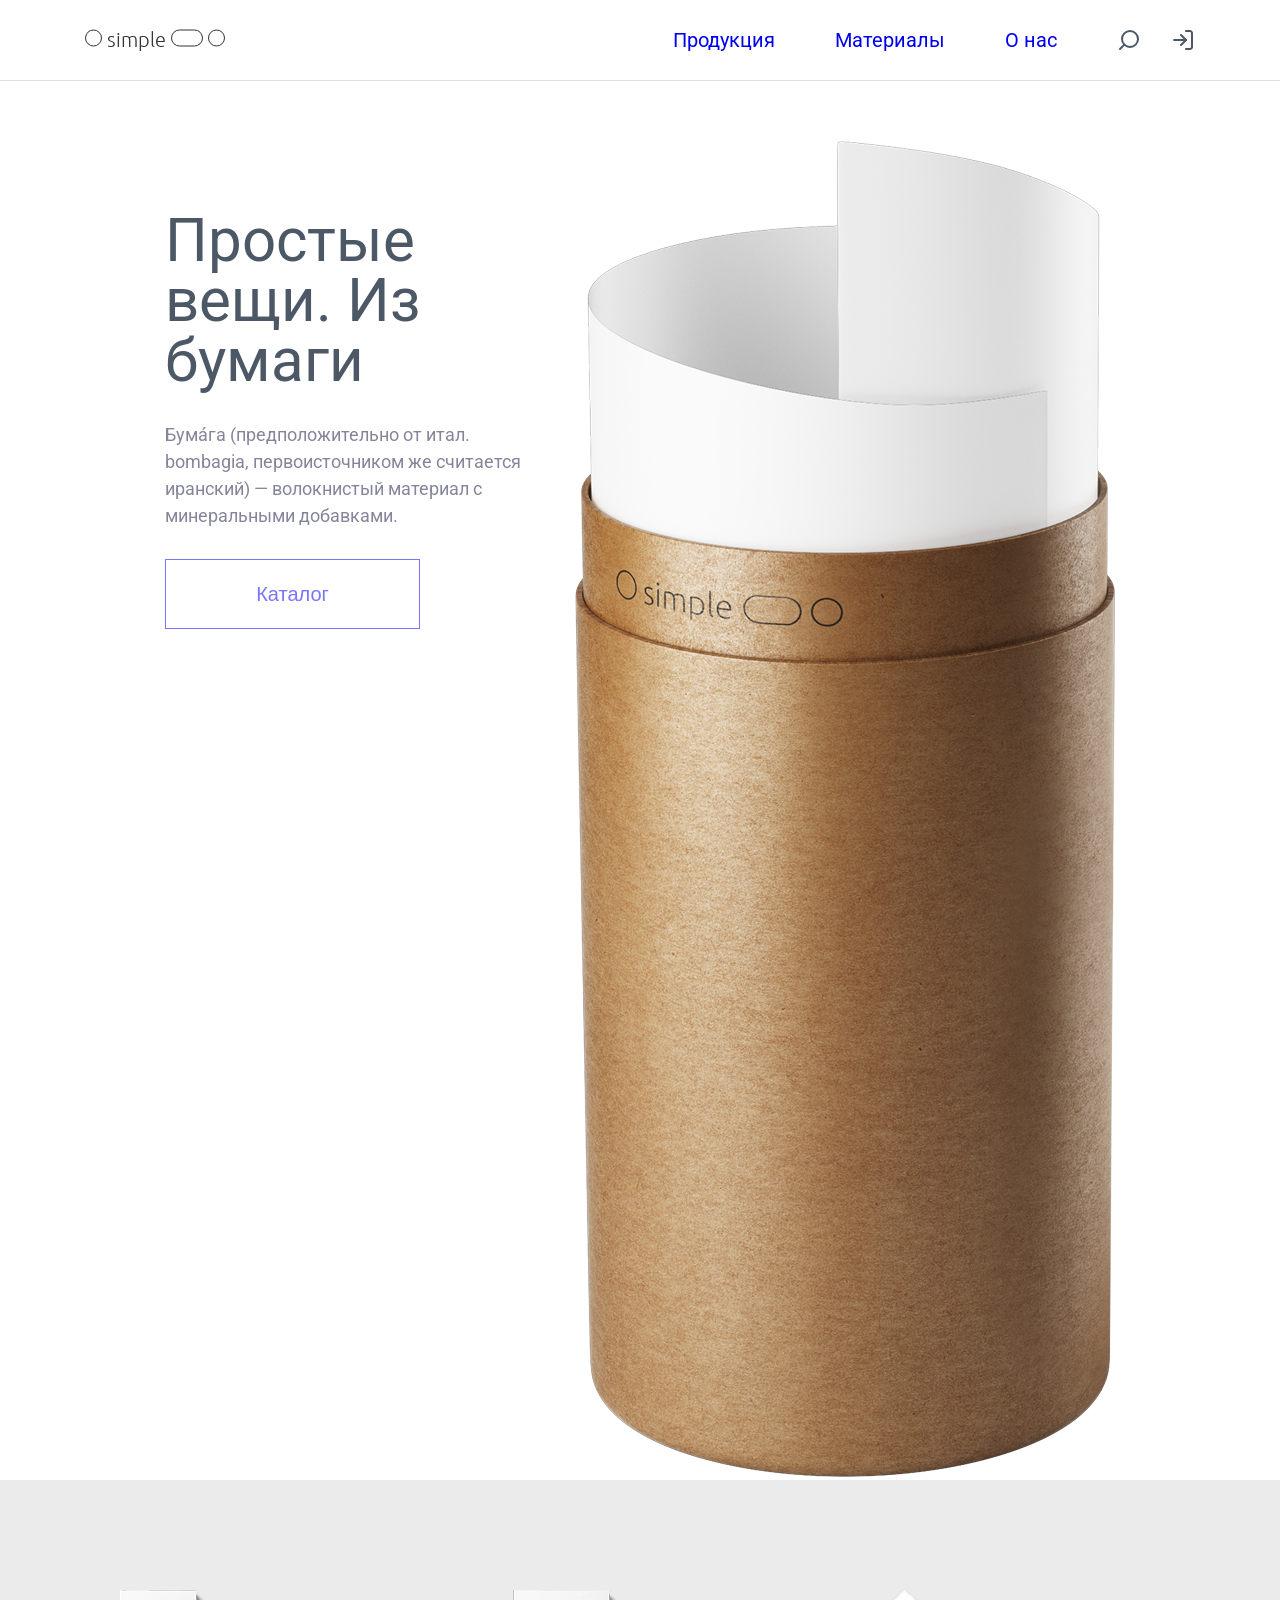
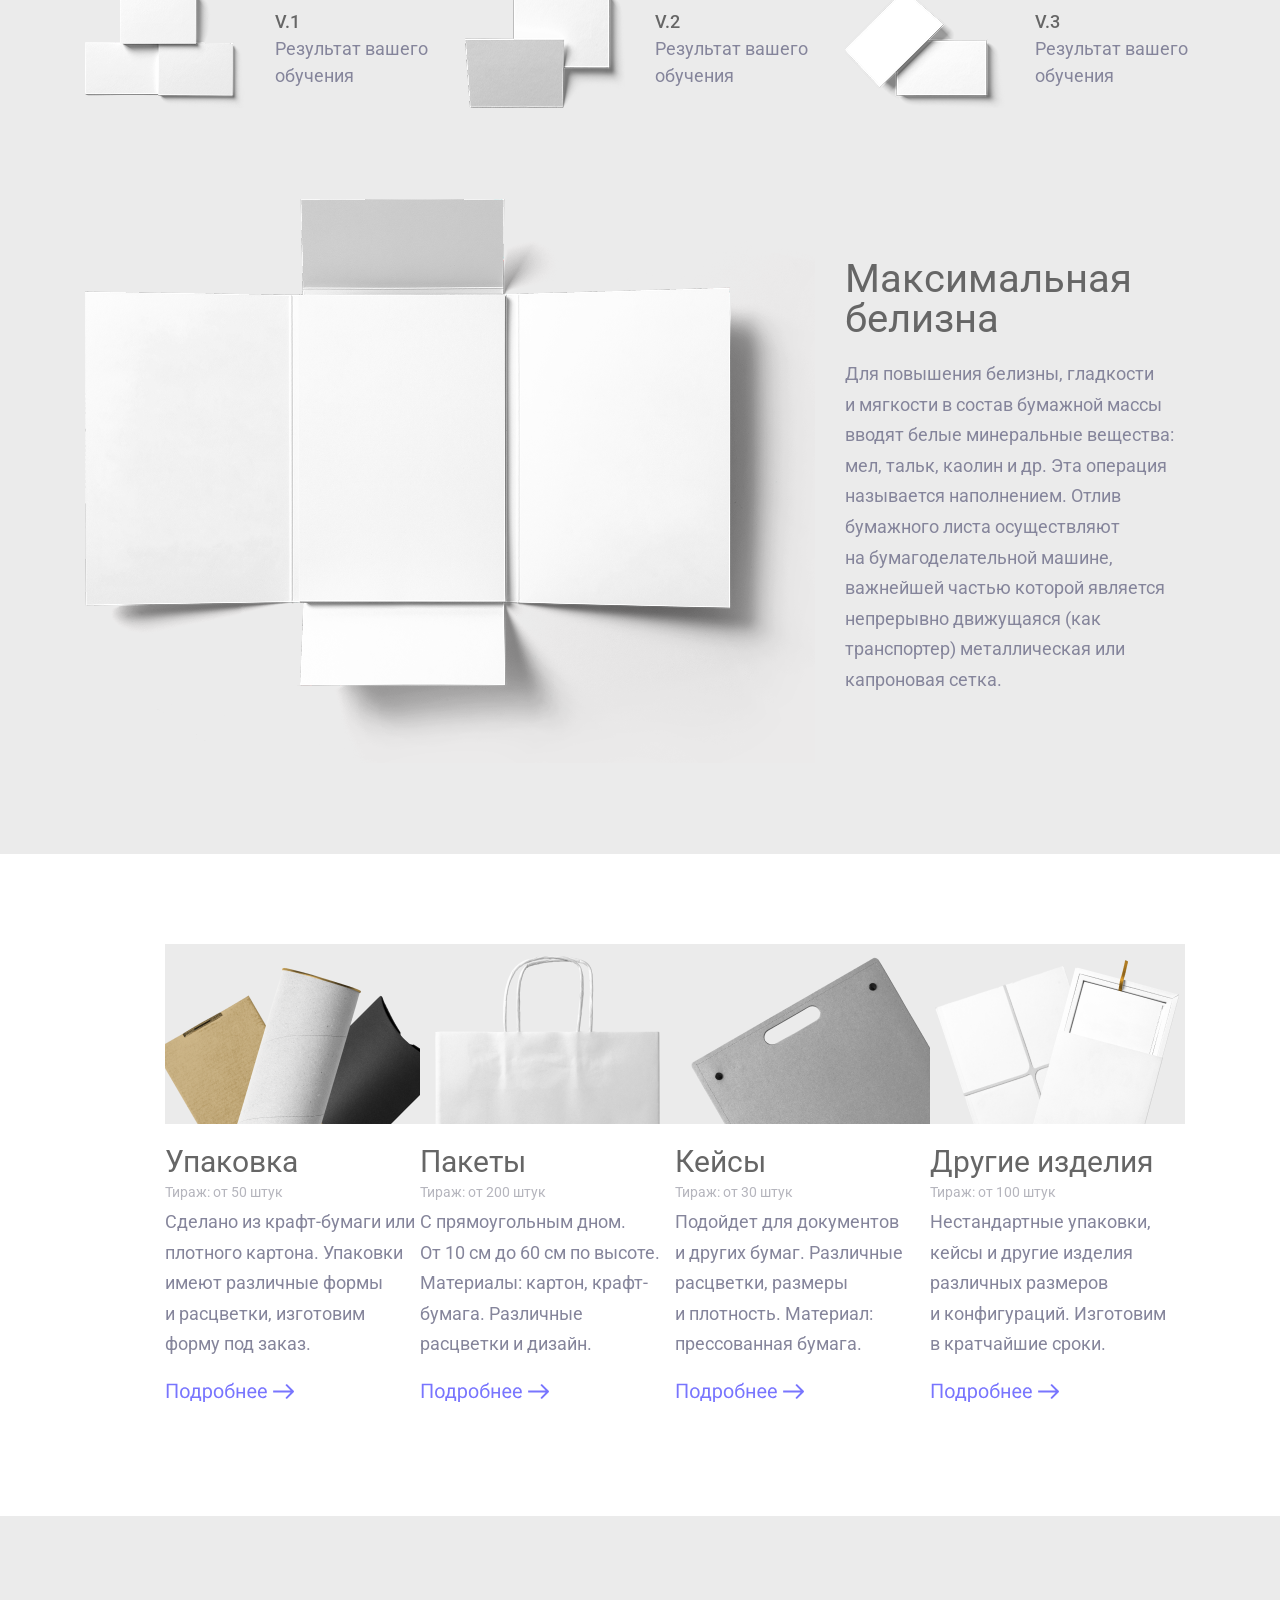
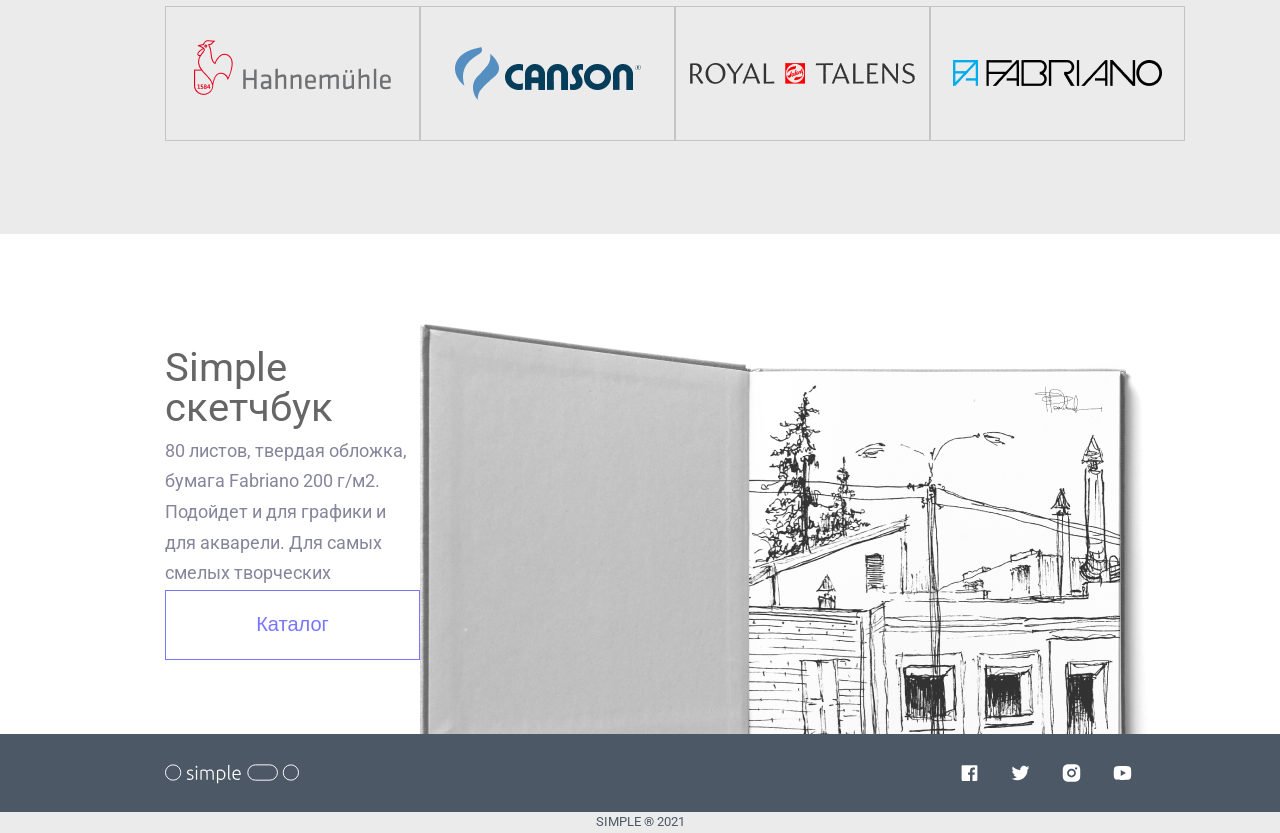
==== index.html @ 6905df7a "Загрузка текущего проекта" ====
<!DOCTYPE html>
<html lang="en">
<head>
    <meta charset="UTF-8">
    <meta name="viewport" content="width=device-width, initial-scale=1.0">
    <title>Document</title>
    <link rel="stylesheet" href="styles/main.css">
</head>
<body>
    <header>
        <div class="content_header">
            <a href="#" class="header_logo">
                <div class="circle1"> <img src="Ellipse 1.svg" alt="Круг" srcset=""></div>
                <div class="text_logo"> simple </div>
                <div class="ellipse"> <img src="Rectangle 3.svg" alt="Элипс" srcset=""></div>
                <div class="circle2"> <img src="Ellipse 1.svg" alt="Круг" srcset=""></div>
            </a>
                <ul class="header_pages">
                    <li class="header_pages_text"> <a href="#">Продукция</a></li>
                    <li class="header_pages_text"> <a href="#">Материалы</a></li>
                    <li class="header_pages_text"> <a href="#">О нас</a></li>
                    
                    <li class="search"> <a href="#"><img src="Search.svg" alt="" srcset=""></a></li>
                    <li class="exit"> <a href="#"><img src="exit.svg" alt="" srcset=""></a></li>
                </ul>
        </div>
    </header>
    <main>
        <div class="frame_1">
            <div class="content_frame_1">
                <div class="frame_1_text">
                    <h1>Простые вещи. Из бумаги</h1>
                    <p>Бума́га (предположительно от итал. bombagia, первоисточником же считается иранский) — волокнистый материал с минеральными добавками. </p>
                    <button>Каталог</button>
                </div>
                <div class="frame_1_img">
                    <img src="Layer 2.png" alt="">
                </div>
            </div>
        </div>
        <div class="frame_2">
            <div class="content_frame_2">
                <div class="frame_2_versions">
                    <div class="frame_2_1">
                        <img src="Buissnes Cards v2 (85x55).png" alt="">
                        <div class="text_frame_2">
                            <h5>V.1</h5>
                            <p>Результат вашего обучения</p>
                        </div>
                    </div>
                    <div class="frame_2_2">
                        <img src="Buissnes Cards v6 (85x55) 1.png" alt="">
                        <div class="text_frame_2">
                            <h5>V.2</h5>
                            <p>Результат вашего обучения</p>
                        </div>
                    </div>
                    <div class="frame_2_3">
                        <img src="Buissnes Cards v5 (85x55) 1.png" alt="">
                        <div class="text_frame_2">
                            <h5>V.3</h5>
                            <p>Результат вашего обучения</p>
                        </div>
                    </div>
                </div>
                
                <div class="frame_2_description">
                    <img src="Folder v8 Open 1.png" alt="">
                    <div class="text">
                        <h3>Максимальная белизна</h3>
                        <p>Для повышения белизны, гладкости и мягкости в состав бумажной массы вводят белые минеральные вещества: мел, тальк, каолин и др. Эта операция называется наполнением.
                            Отлив бумажного листа осуществляют на бумагоделательной машине, важнейшей частью которой является непрерывно движущаяся (как транспортер) металлическая или капроновая сетка.</p>
                    </div>
                </div>
            </div>
        </div>
        <div class="frame_3">
            <div class="content_frame_3">
                <div class="frame_3_1">
                    <img src="Frame_3_1.png" alt="">
                    <div class="text">
                        <h4>Упаковка</h4>
                        <h6>Тираж: от 50 штук</h6>
                        <p>Сделано из крафт-бумаги или плотного картона. Упаковки имеют различные формы и расцветки, изготовим форму под заказ.</p>
                        <a href="#">
                            <img src="Arrow.svg" alt="arrow">
                        </a>
                    </div>
                </div>
                <div class="frame_3_2">
                    <img src="Frame_3_2.png" alt="">
                    <div class="text">
                        <h4>Пакеты</h4>
                        <h6>Тираж: от 200 штук</h6>
                        <p>С прямоугольным дном. От 10 см до 60 см по высоте. Материалы: картон, крафт-бумага. Различные расцветки и дизайн.</p>
                        <a href="#">
                            <img src="Arrow.svg" alt="arrow">
                        </a>
                    </div>
                </div>
                <div class="frame_3_3">
                    <img src="Frame_3_3.png" alt="">
                    <div class="text">
                        <h4>Кейсы</h4>
                        <h6>Тираж: от 30 штук</h6>
                        <p>Подойдет для документов и других бумаг. Различные расцветки, размеры и плотность. Материал: прессованная бумага.</p>
                        <a href="#">
                            <img src="Arrow.svg" alt="arrow">
                        </a>
                    </div>
                </div>
                <div class="frame_3_4">
                    <img src="Frame_3_4.png" alt="">
                    <div class="text">
                        <h4>Другие изделия</h4>
                        <h6>Тираж: от 100 штук</h6>
                        <p>Нестандартные упаковки, кейсы и другие изделия различных размеров и конфигураций. Изготовим в кратчайшие сроки.</p>
                        <a href="#">
                            <img src="Arrow.svg" alt="arrow">
                        </a>
                    </div>
                </div>
            </div>
        </div>
        <div class="frame_4">
            <div class="content_frame_4">
                <div class="frame_4_1">
                    <img src="Frame_4_1.png" alt="">
                </div>
                <div class="frame_4_2">
                    <img src="Frame_4_2.png" alt="">
                </div>
                <div class="frame_4_3">
                    <img src="Frame_4_3.png" alt="">
                </div>
                <div class="frame_4_4">
                    <img src="Frame_4_4.png" alt="">
                </div>
            </div>
        </div>
        <div class="frame_5">
            <div class="content_frame_5">
                <div class="text">
                    <h3>Simple скетчбук</h3>
                    <p>80 листов, твердая обложка, бумага  Fabriano 200 г/м<sup>2</sup>. Подойдет и для графики и для акварели. Для самых смелых творческих замыслов!</p>
                    <button>Каталог</button>
                </div>
                <img src="scatchbook.png" alt="">
            </div>
        </div>
    </main>
    <footer>
        <div class="footer_1">
            <div class="content_footer_1">
                    <div class="footer_logo">
                        <a href="#" class="footer_logo">
                            <img src="logo_wt.svg" alt="">
                        </a>                    
                    </div>
                <div class="soc_net">
                    <img src="facebook.svg" alt="">
                    <img src="twi.svg" alt="">
                    <img src="inst.svg" alt="">
                    <img src="youtube.svg" alt="">
                </div>   
            </div>
        </div>

        <div class="footer_2">
            <p>Simple ® 2021</p>
        </div>

    </footer>
</body>
</html>
---- styles/main.css ----
@import url(reset.css);
@import url('https://fonts.googleapis.com/css2?family=Roboto:wght@400;500&family=Ubuntu:wght@300&display=swap');
@import url(header.css);
@import url(frame_1.css);
@import url(frame_2.css);
@import url(frame_3.css);
@import url(frame_4.css);
@import url(frame_5.css);
@import url(footer.css);

body {
    font-family: "Roboto", serif;
    font-weight: 400;
    font-size: 20px;
    background-color: #EBEBEB;

}
a {
    text-decoration: none;
}
a:visited {
    color: #4C5866; /* Цвет после посещения */
}

a:active {
    color: #4C5866; /* Цвет при нажатии */
}
/* .roboto-regular {
    font-family: "Roboto", serif;
    font-weight: 400;
  }

  .roboto-medium {
    font-family: "Roboto", serif;
    font-weight: 500;
  }

  .ubuntu-light {
    font-family: "Ubuntu", serif;
    font-weight: 300;
  } */
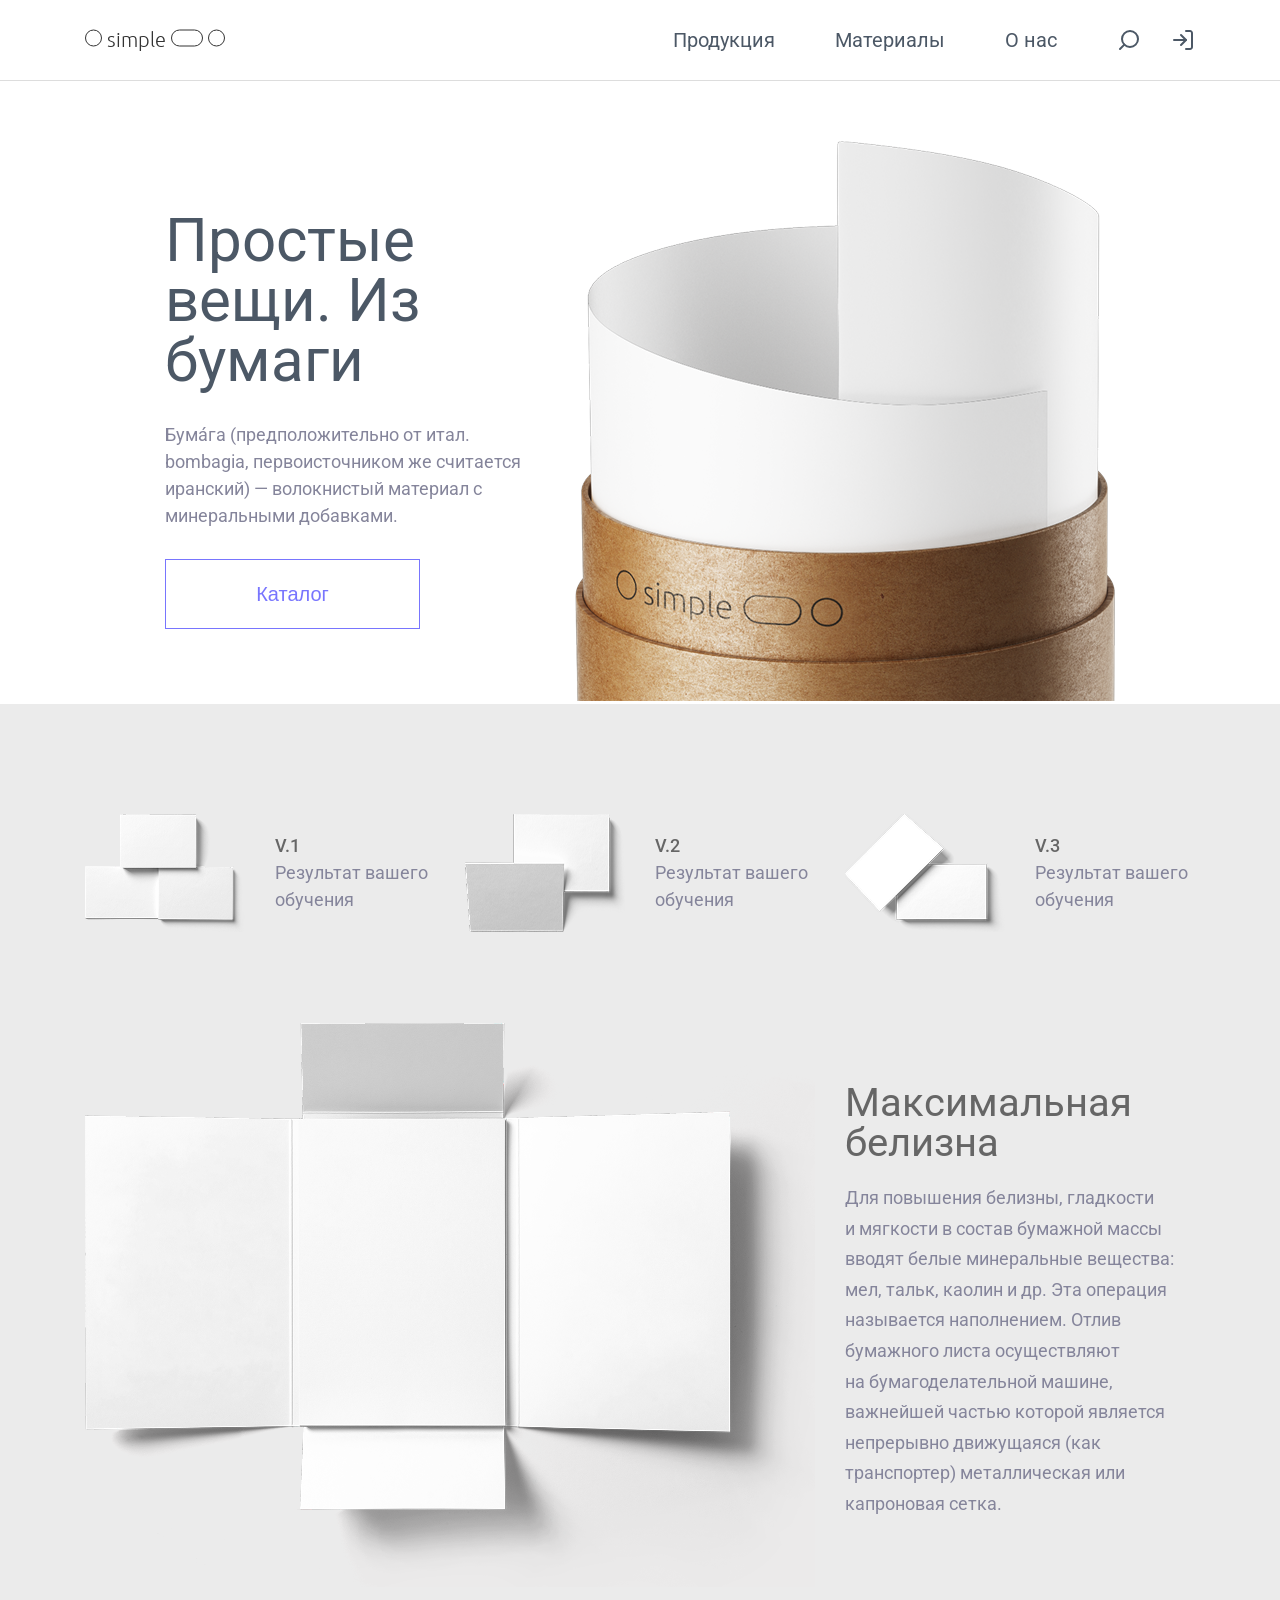
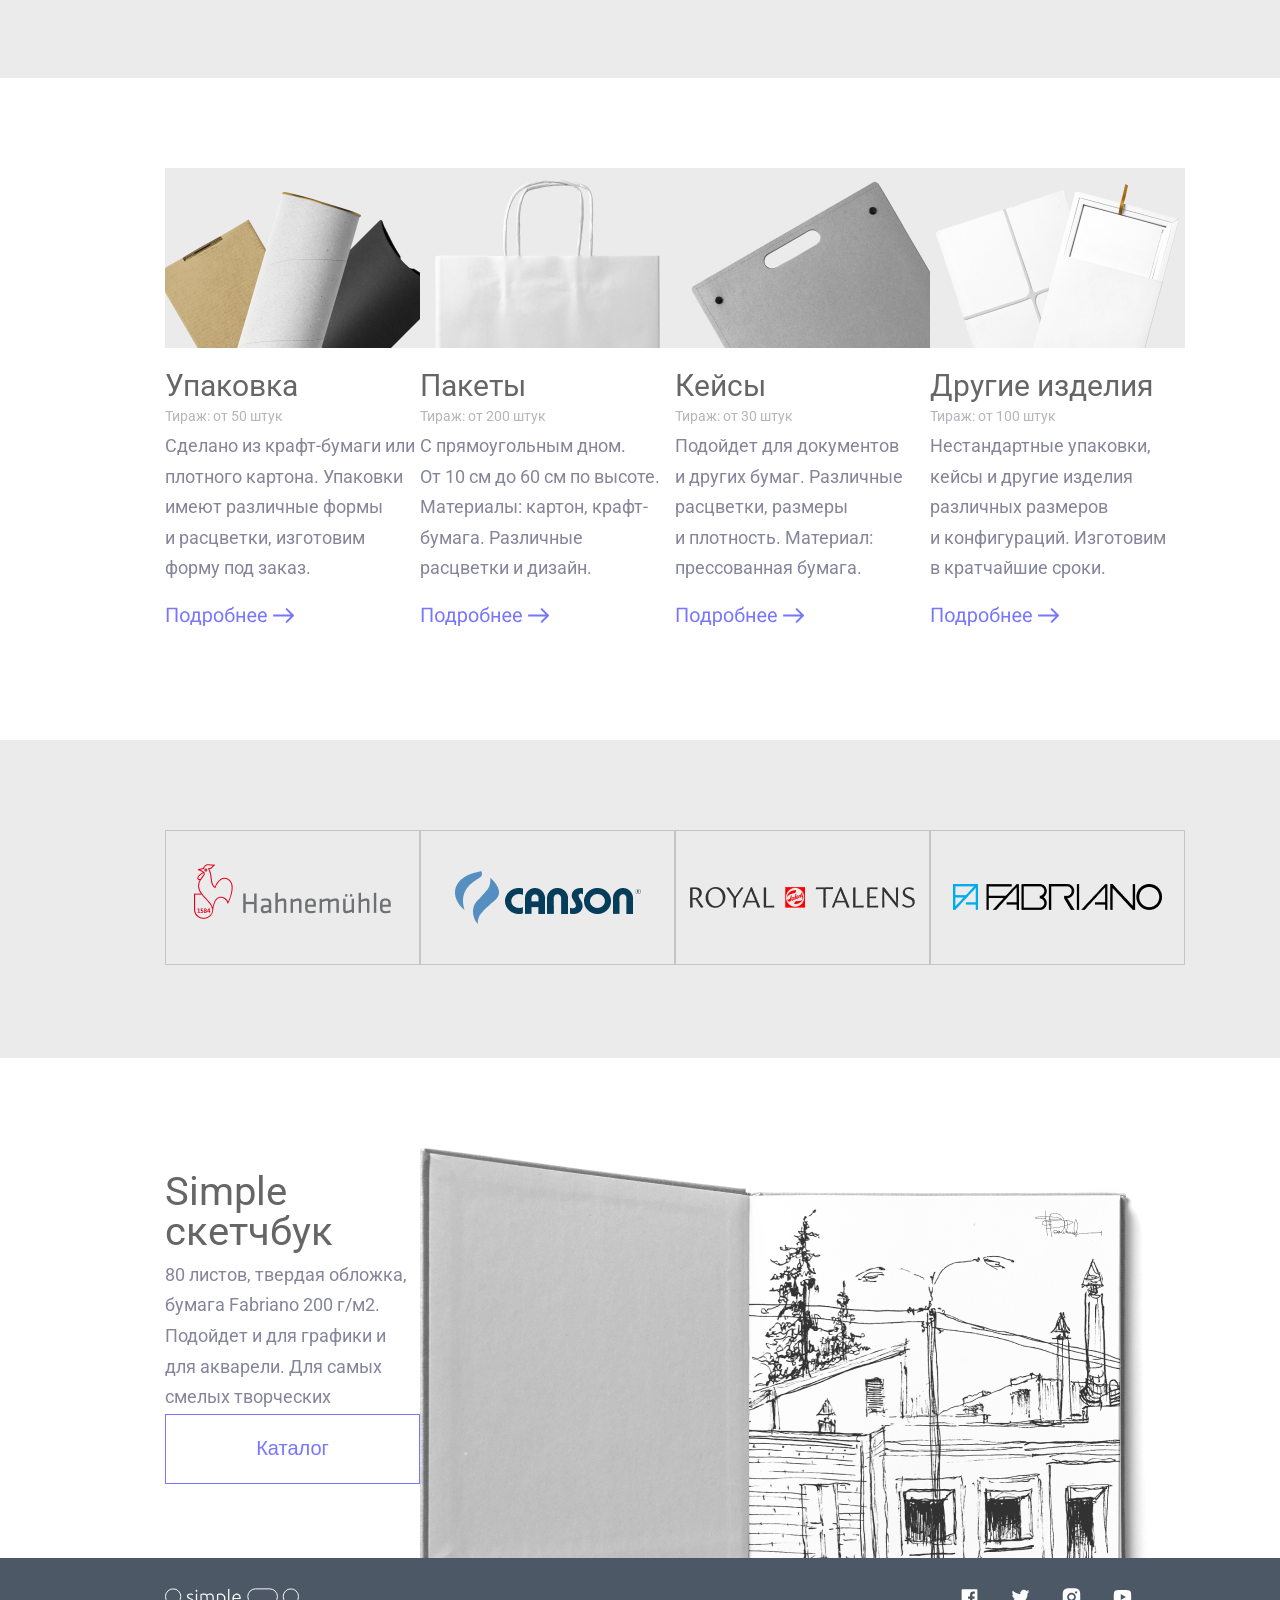
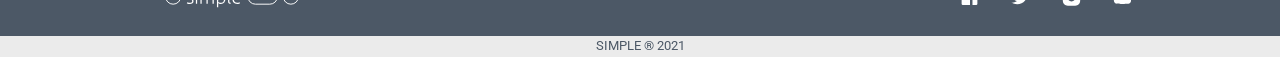
==== commit d4a4cbcd: "Верстка без адаптива" ====
--- a/index.html
+++ b/index.html
@@ -4,24 +4,24 @@
     <meta charset="UTF-8">
     <meta name="viewport" content="width=device-width, initial-scale=1.0">
     <title>Document</title>
-    <link rel="stylesheet" href="styles/main.css">
+    <link rel="stylesheet" href="src/styles/main.css">
 </head>
 <body>
     <header>
         <div class="content_header">
             <a href="#" class="header_logo">
-                <div class="circle1"> <img src="Ellipse 1.svg" alt="Круг" srcset=""></div>
+                <div class="circle1"> <img src="src/img/Ellipse 1.svg" alt="Круг" srcset=""></div>
                 <div class="text_logo"> simple </div>
-                <div class="ellipse"> <img src="Rectangle 3.svg" alt="Элипс" srcset=""></div>
-                <div class="circle2"> <img src="Ellipse 1.svg" alt="Круг" srcset=""></div>
+                <div class="ellipse"> <img src="src/img/Rectangle 3.svg" alt="Элипс" srcset=""></div>
+                <div class="circle2"> <img src="src/img/Ellipse 1.svg" alt="Круг" srcset=""></div>
             </a>
                 <ul class="header_pages">
                     <li class="header_pages_text"> <a href="#">Продукция</a></li>
                     <li class="header_pages_text"> <a href="#">Материалы</a></li>
                     <li class="header_pages_text"> <a href="#">О нас</a></li>
                     
-                    <li class="search"> <a href="#"><img src="Search.svg" alt="" srcset=""></a></li>
-                    <li class="exit"> <a href="#"><img src="exit.svg" alt="" srcset=""></a></li>
+                    <li class="search"> <a href="#"><img src="src/img/Search.svg" alt="" srcset=""></a></li>
+                    <li class="exit"> <a href="#"><img src="src/img/exit.svg" alt="" srcset=""></a></li>
                 </ul>
         </div>
     </header>
@@ -34,7 +34,7 @@
                     <button>Каталог</button>
                 </div>
                 <div class="frame_1_img">
-                    <img src="Layer 2.png" alt="">
+                    <img src="src/img/Layer 2.png" alt="">
                 </div>
             </div>
         </div>
@@ -42,21 +42,21 @@
             <div class="content_frame_2">
                 <div class="frame_2_versions">
                     <div class="frame_2_1">
-                        <img src="Buissnes Cards v2 (85x55).png" alt="">
+                        <img src="src/img/Buissnes Cards v2 (85x55).png" alt="">
                         <div class="text_frame_2">
                             <h5>V.1</h5>
                             <p>Результат вашего обучения</p>
                         </div>
                     </div>
                     <div class="frame_2_2">
-                        <img src="Buissnes Cards v6 (85x55) 1.png" alt="">
+                        <img src="src/img/Buissnes Cards v6 (85x55) 1.png" alt="">
                         <div class="text_frame_2">
                             <h5>V.2</h5>
                             <p>Результат вашего обучения</p>
                         </div>
                     </div>
                     <div class="frame_2_3">
-                        <img src="Buissnes Cards v5 (85x55) 1.png" alt="">
+                        <img src="src/img/Buissnes Cards v5 (85x55) 1.png" alt="">
                         <div class="text_frame_2">
                             <h5>V.3</h5>
                             <p>Результат вашего обучения</p>
@@ -65,7 +65,7 @@
                 </div>
                 
                 <div class="frame_2_description">
-                    <img src="Folder v8 Open 1.png" alt="">
+                    <img src="src/img/Folder v8 Open 1.png" alt="">
                     <div class="text">
                         <h3>Максимальная белизна</h3>
                         <p>Для повышения белизны, гладкости и мягкости в состав бумажной массы вводят белые минеральные вещества: мел, тальк, каолин и др. Эта операция называется наполнением.
@@ -77,46 +77,46 @@
         <div class="frame_3">
             <div class="content_frame_3">
                 <div class="frame_3_1">
-                    <img src="Frame_3_1.png" alt="">
+                    <img src="src/img/Frame_3_1.png" alt="">
                     <div class="text">
                         <h4>Упаковка</h4>
                         <h6>Тираж: от 50 штук</h6>
                         <p>Сделано из крафт-бумаги или плотного картона. Упаковки имеют различные формы и расцветки, изготовим форму под заказ.</p>
                         <a href="#">
-                            <img src="Arrow.svg" alt="arrow">
+                            <img src="src/img/Arrow.svg" alt="arrow">
                         </a>
                     </div>
                 </div>
                 <div class="frame_3_2">
-                    <img src="Frame_3_2.png" alt="">
+                    <img src="src/img/Frame_3_2.png" alt="">
                     <div class="text">
                         <h4>Пакеты</h4>
                         <h6>Тираж: от 200 штук</h6>
                         <p>С прямоугольным дном. От 10 см до 60 см по высоте. Материалы: картон, крафт-бумага. Различные расцветки и дизайн.</p>
                         <a href="#">
-                            <img src="Arrow.svg" alt="arrow">
+                            <img src="src/img/Arrow.svg" alt="arrow">
                         </a>
                     </div>
                 </div>
                 <div class="frame_3_3">
-                    <img src="Frame_3_3.png" alt="">
+                    <img src="src/img/Frame_3_3.png" alt="">
                     <div class="text">
                         <h4>Кейсы</h4>
                         <h6>Тираж: от 30 штук</h6>
                         <p>Подойдет для документов и других бумаг. Различные расцветки, размеры и плотность. Материал: прессованная бумага.</p>
                         <a href="#">
-                            <img src="Arrow.svg" alt="arrow">
+                            <img src="src/img/Arrow.svg" alt="arrow">
                         </a>
                     </div>
                 </div>
                 <div class="frame_3_4">
-                    <img src="Frame_3_4.png" alt="">
+                    <img src="src/img/Frame_3_4.png" alt="">
                     <div class="text">
                         <h4>Другие изделия</h4>
                         <h6>Тираж: от 100 штук</h6>
                         <p>Нестандартные упаковки, кейсы и другие изделия различных размеров и конфигураций. Изготовим в кратчайшие сроки.</p>
                         <a href="#">
-                            <img src="Arrow.svg" alt="arrow">
+                            <img src="src/img/Arrow.svg" alt="arrow">
                         </a>
                     </div>
                 </div>
@@ -125,16 +125,16 @@
         <div class="frame_4">
             <div class="content_frame_4">
                 <div class="frame_4_1">
-                    <img src="Frame_4_1.png" alt="">
+                    <img src="src/img/Frame_4_1.png" alt="">
                 </div>
                 <div class="frame_4_2">
-                    <img src="Frame_4_2.png" alt="">
+                    <img src="src/img/Frame_4_2.png" alt="">
                 </div>
                 <div class="frame_4_3">
-                    <img src="Frame_4_3.png" alt="">
+                    <img src="src/img/Frame_4_3.png" alt="">
                 </div>
                 <div class="frame_4_4">
-                    <img src="Frame_4_4.png" alt="">
+                    <img src="src/img/Frame_4_4.png" alt="">
                 </div>
             </div>
         </div>
@@ -145,7 +145,7 @@
                     <p>80 листов, твердая обложка, бумага  Fabriano 200 г/м<sup>2</sup>. Подойдет и для графики и для акварели. Для самых смелых творческих замыслов!</p>
                     <button>Каталог</button>
                 </div>
-                <img src="scatchbook.png" alt="">
+                <img src="src/img/scatchbook.png" alt="">
             </div>
         </div>
     </main>
@@ -154,14 +154,14 @@
             <div class="content_footer_1">
                     <div class="footer_logo">
                         <a href="#" class="footer_logo">
-                            <img src="logo_wt.svg" alt="">
+                            <img src="src/img/logo_wt.svg" alt="">
                         </a>                    
                     </div>
                 <div class="soc_net">
-                    <img src="facebook.svg" alt="">
-                    <img src="twi.svg" alt="">
-                    <img src="inst.svg" alt="">
-                    <img src="youtube.svg" alt="">
+                    <img src="src/img/facebook.svg" alt="">
+                    <img src="src/img/twi.svg" alt="">
+                    <img src="src/img/inst.svg" alt="">
+                    <img src="src/img/youtube.svg" alt="">
                 </div>   
             </div>
         </div>
--- a/src/styles/main.css
+++ b/src/styles/main.css
@@ -0,0 +1,42 @@
+@import url(reset.css);
+@import url('https://fonts.googleapis.com/css2?family=Roboto:wght@400;500&family=Ubuntu:wght@300&display=swap');
+@import url(header.css);
+@import url(frame_1.css);
+@import url(frame_2.css);
+@import url(frame_3.css);
+@import url(frame_4.css);
+@import url(frame_5.css);
+@import url(footer.css);
+
+body {
+    font-family: "Roboto", serif;
+    font-weight: 400;
+    font-size: 20px;
+    background-color: #EBEBEB;
+
+}
+a {
+    text-decoration: none;
+}
+a:visited {
+    color: #4C5866; /* Цвет после посещения */
+}
+
+a:active {
+    color: #4C5866; /* Цвет при нажатии */
+}
+
+/* .roboto-regular {
+    font-family: "Roboto", serif;
+    font-weight: 400;
+  }
+
+  .roboto-medium {
+    font-family: "Roboto", serif;
+    font-weight: 500;
+  }
+
+  .ubuntu-light {
+    font-family: "Ubuntu", serif;
+    font-weight: 300;
+  } */
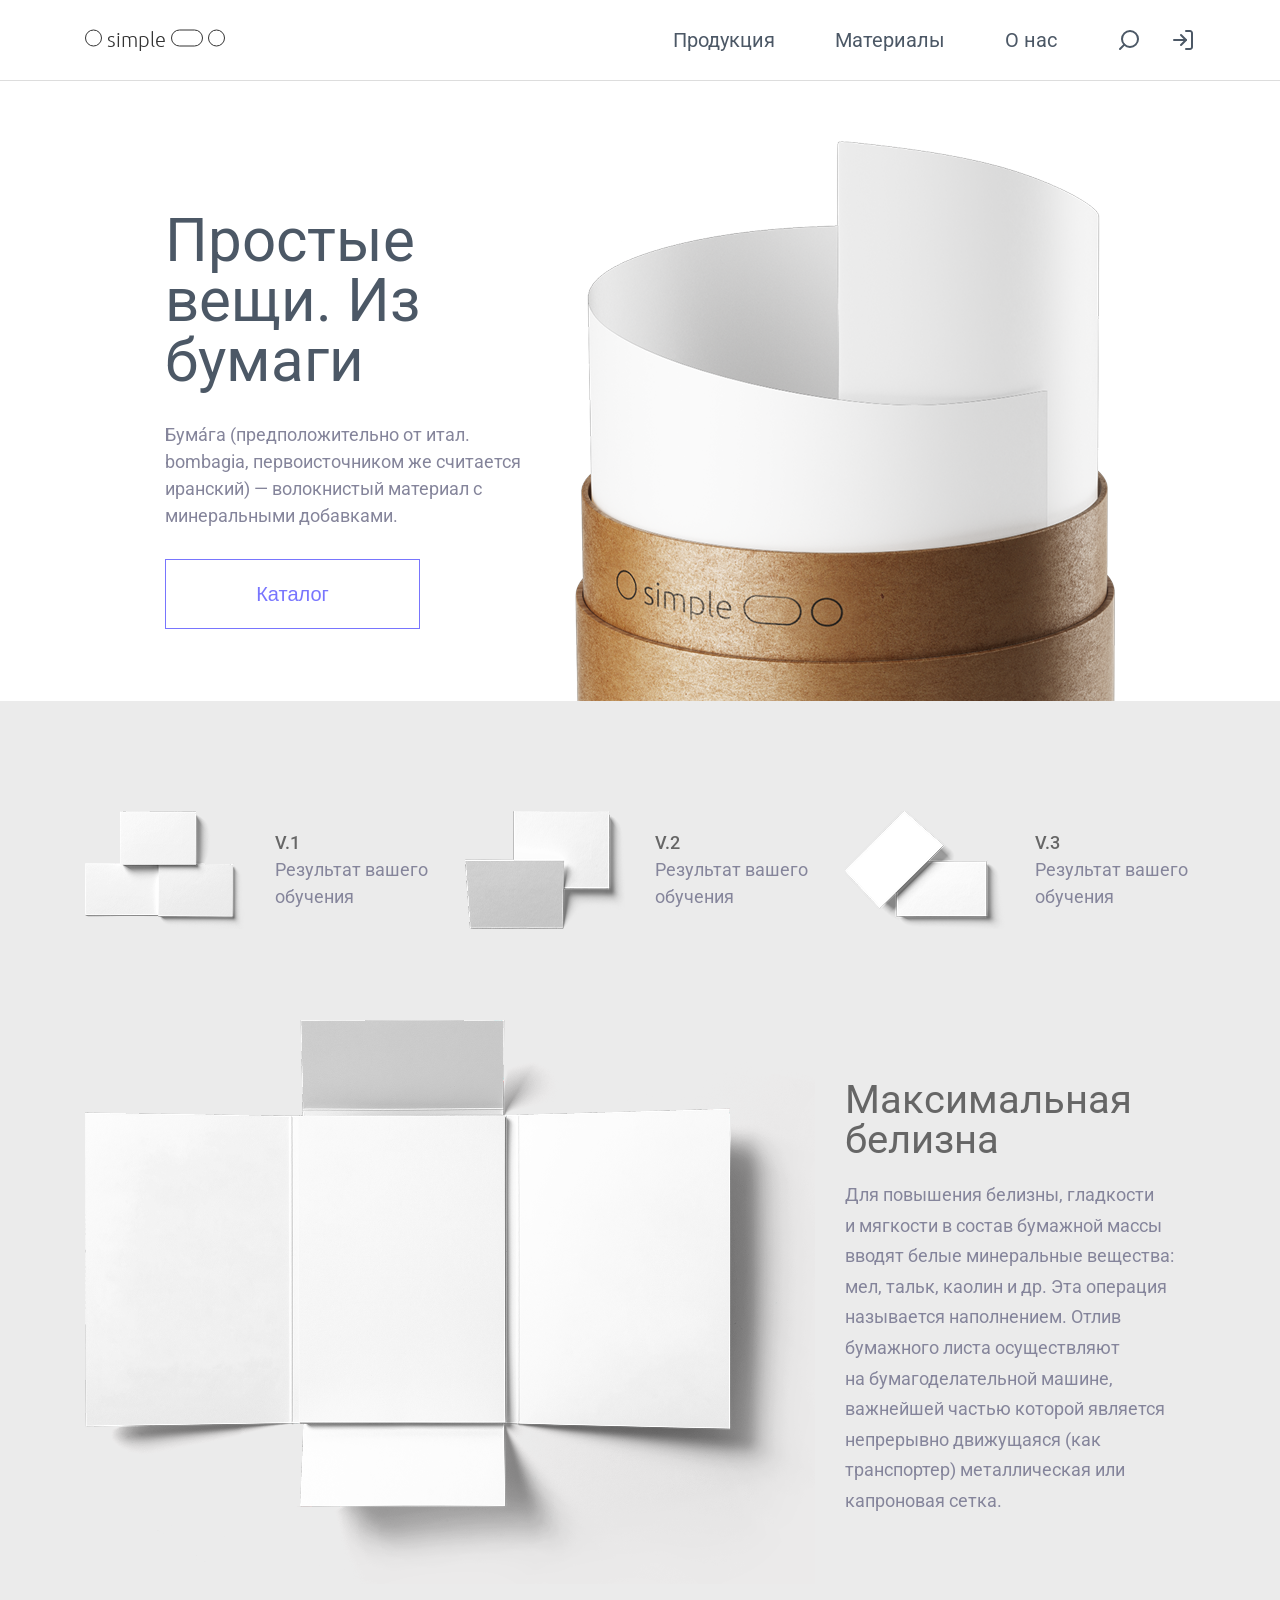
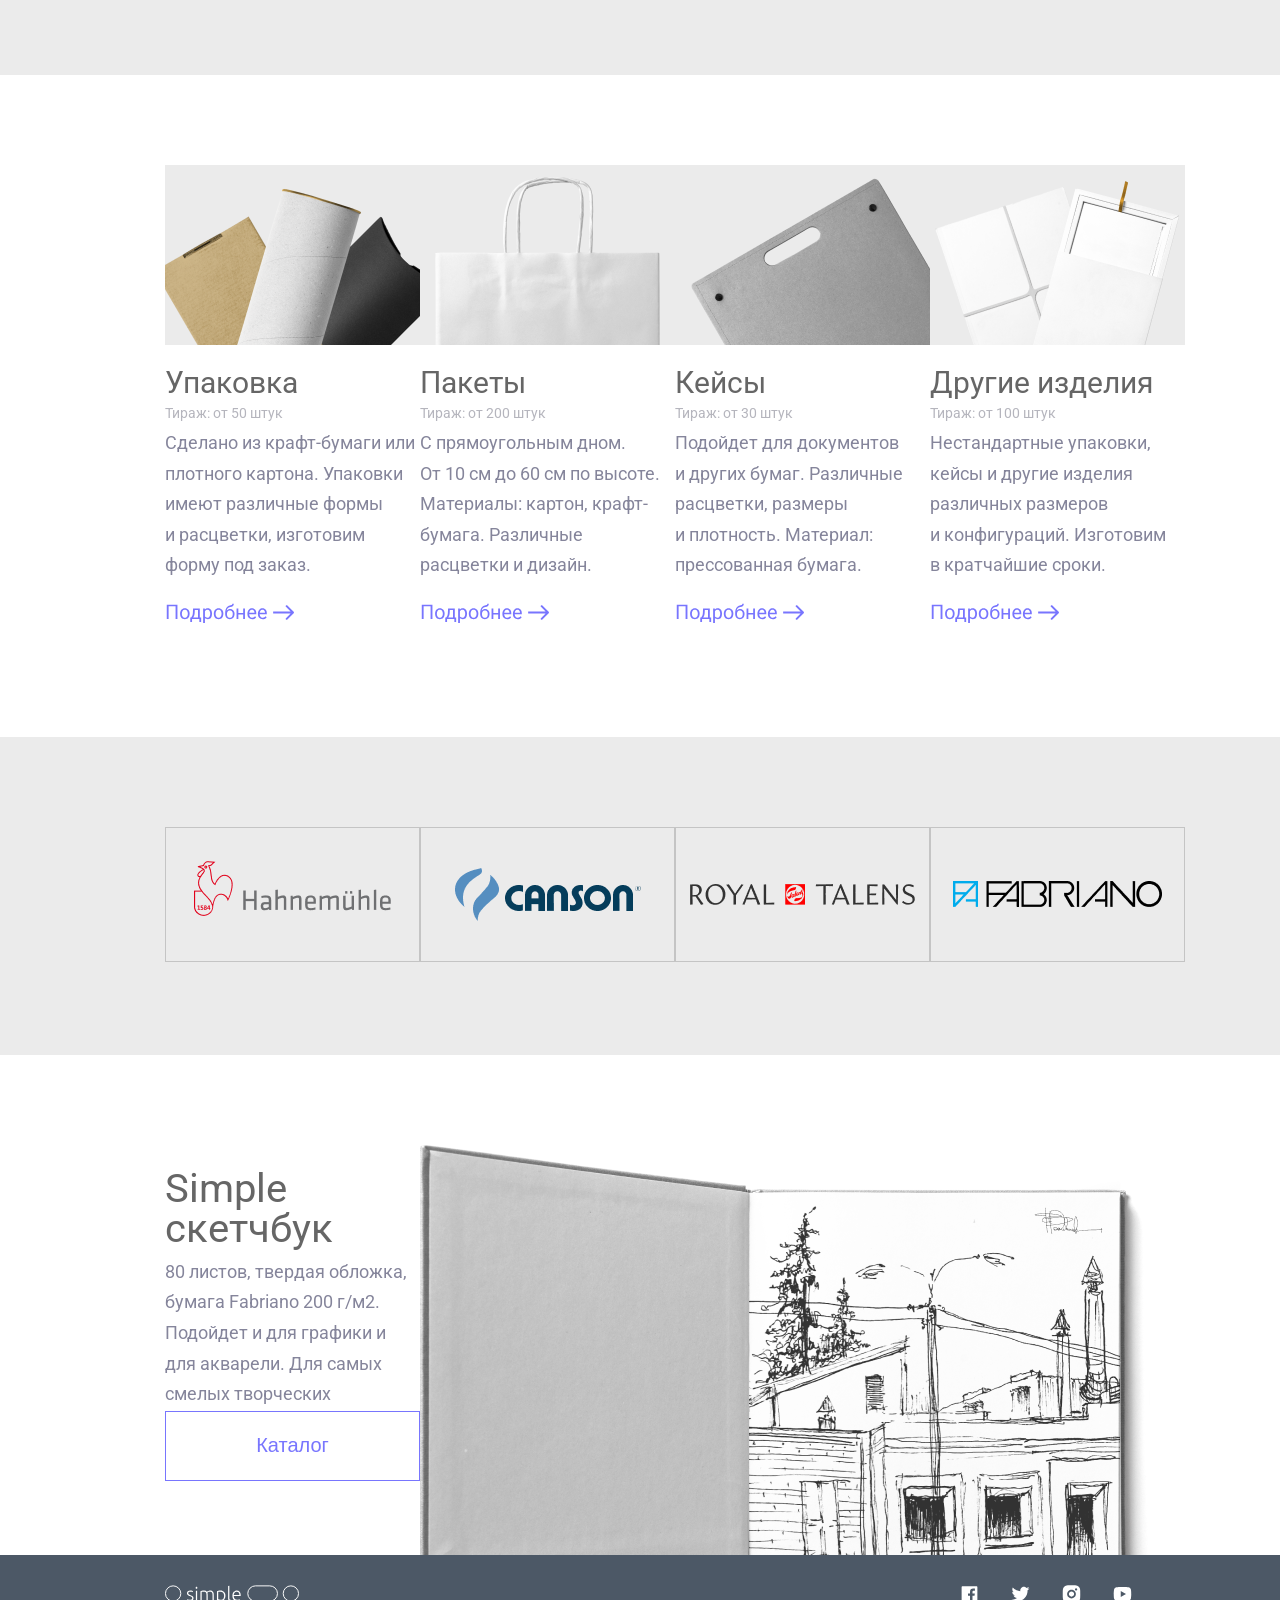
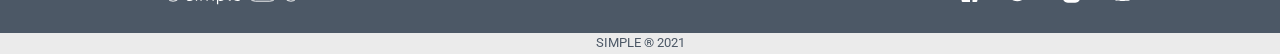
==== commit 25c1be71: "search" ====
--- a/index.html
+++ b/index.html
@@ -2,7 +2,7 @@
 <html lang="en">
 <head>
     <meta charset="UTF-8">
-    <meta name="viewport" content="width=device-width, initial-scale=1.0">
+    <meta name="viewport" content="width=device-width, initial-scale=1, maximum-scale=1, user-scalable=no">
     <title>Document</title>
     <link rel="stylesheet" href="src/styles/main.css">
 </head>
@@ -15,14 +15,22 @@
                 <div class="ellipse"> <img src="src/img/Rectangle 3.svg" alt="Элипс" srcset=""></div>
                 <div class="circle2"> <img src="src/img/Ellipse 1.svg" alt="Круг" srcset=""></div>
             </a>
-                <ul class="header_pages">
-                    <li class="header_pages_text"> <a href="#">Продукция</a></li>
-                    <li class="header_pages_text"> <a href="#">Материалы</a></li>
-                    <li class="header_pages_text"> <a href="#">О нас</a></li>
-                    
-                    <li class="search"> <a href="#"><img src="src/img/Search.svg" alt="" srcset=""></a></li>
-                    <li class="exit"> <a href="#"><img src="src/img/exit.svg" alt="" srcset=""></a></li>
-                </ul>
+            <ul class="header_pages">
+                <li class="header_pages_text"> <a href="#">Продукция</a></li>
+                <li class="header_pages_text"> <a href="#section4">Материалы</a></li>
+                <li class="header_pages_text"> <a href="#">О нас</a></li>
+                
+                <li class="search"> <a href="#"><img src="src/img/Search.svg" alt="" srcset=""></a></li>
+                <li class="exit"> <a href="#"><img src="src/img/exit.svg" alt="" srcset=""></a></li>
+            </ul>
+        </div>
+        <div class="search-container">
+            <div class="search-box-wrapper">
+                <form class="search-box" action="#" method="get">
+                <button type="submit"><img src="src/img/Search.svg" alt="" srcset=""></button>
+                <input type="text" placeholder="Поиск..." name="search">
+                </form>
+            </div>
         </div>
     </header>
     <main>
@@ -122,7 +130,7 @@
                 </div>
             </div>
         </div>
-        <div class="frame_4">
+        <div class="frame_4" id="section4">
             <div class="content_frame_4">
                 <div class="frame_4_1">
                     <img src="src/img/Frame_4_1.png" alt="">
@@ -172,4 +180,33 @@
 
     </footer>
 </body>
+<script>
+    const searchTrigger = document.querySelector('.search a');
+    const searchWrapper = document.querySelector('.search-box-wrapper');
+    const searchInput = document.querySelector('.search-box input');
+    const form = document.querySelector('.search-box');
+  
+    // Показ/скрытие и автофокус
+    searchTrigger.addEventListener('click', function (e) {
+      e.preventDefault();
+      const isVisible = searchWrapper.classList.toggle('visible');
+      if (isVisible) {
+        setTimeout(() => searchInput.focus(), 100); // задержка — чтобы элемент уже стал видимым
+      }
+    });
+  
+    // Закрытие при клике вне блока
+    document.addEventListener('click', function (e) {
+      const isClickInside = searchWrapper.contains(e.target) || searchTrigger.contains(e.target);
+      if (!isClickInside) {
+        searchWrapper.classList.remove('visible');
+      }
+    });
+
+    // Отмена отправки формы и предотвращение изменения масштаба
+    form.addEventListener('submit', function(e) {
+      e.preventDefault(); // Отменяем стандартное поведение формы
+    });
+    
+</script>
 </html>
--- a/src/styles/main.css
+++ b/src/styles/main.css
@@ -7,6 +7,11 @@
 @import url(frame_4.css);
 @import url(frame_5.css);
 @import url(footer.css);
+
+html {
+  transform: scale(1);
+  transform-origin: top left;
+}
 
 body {
     font-family: "Roboto", serif;
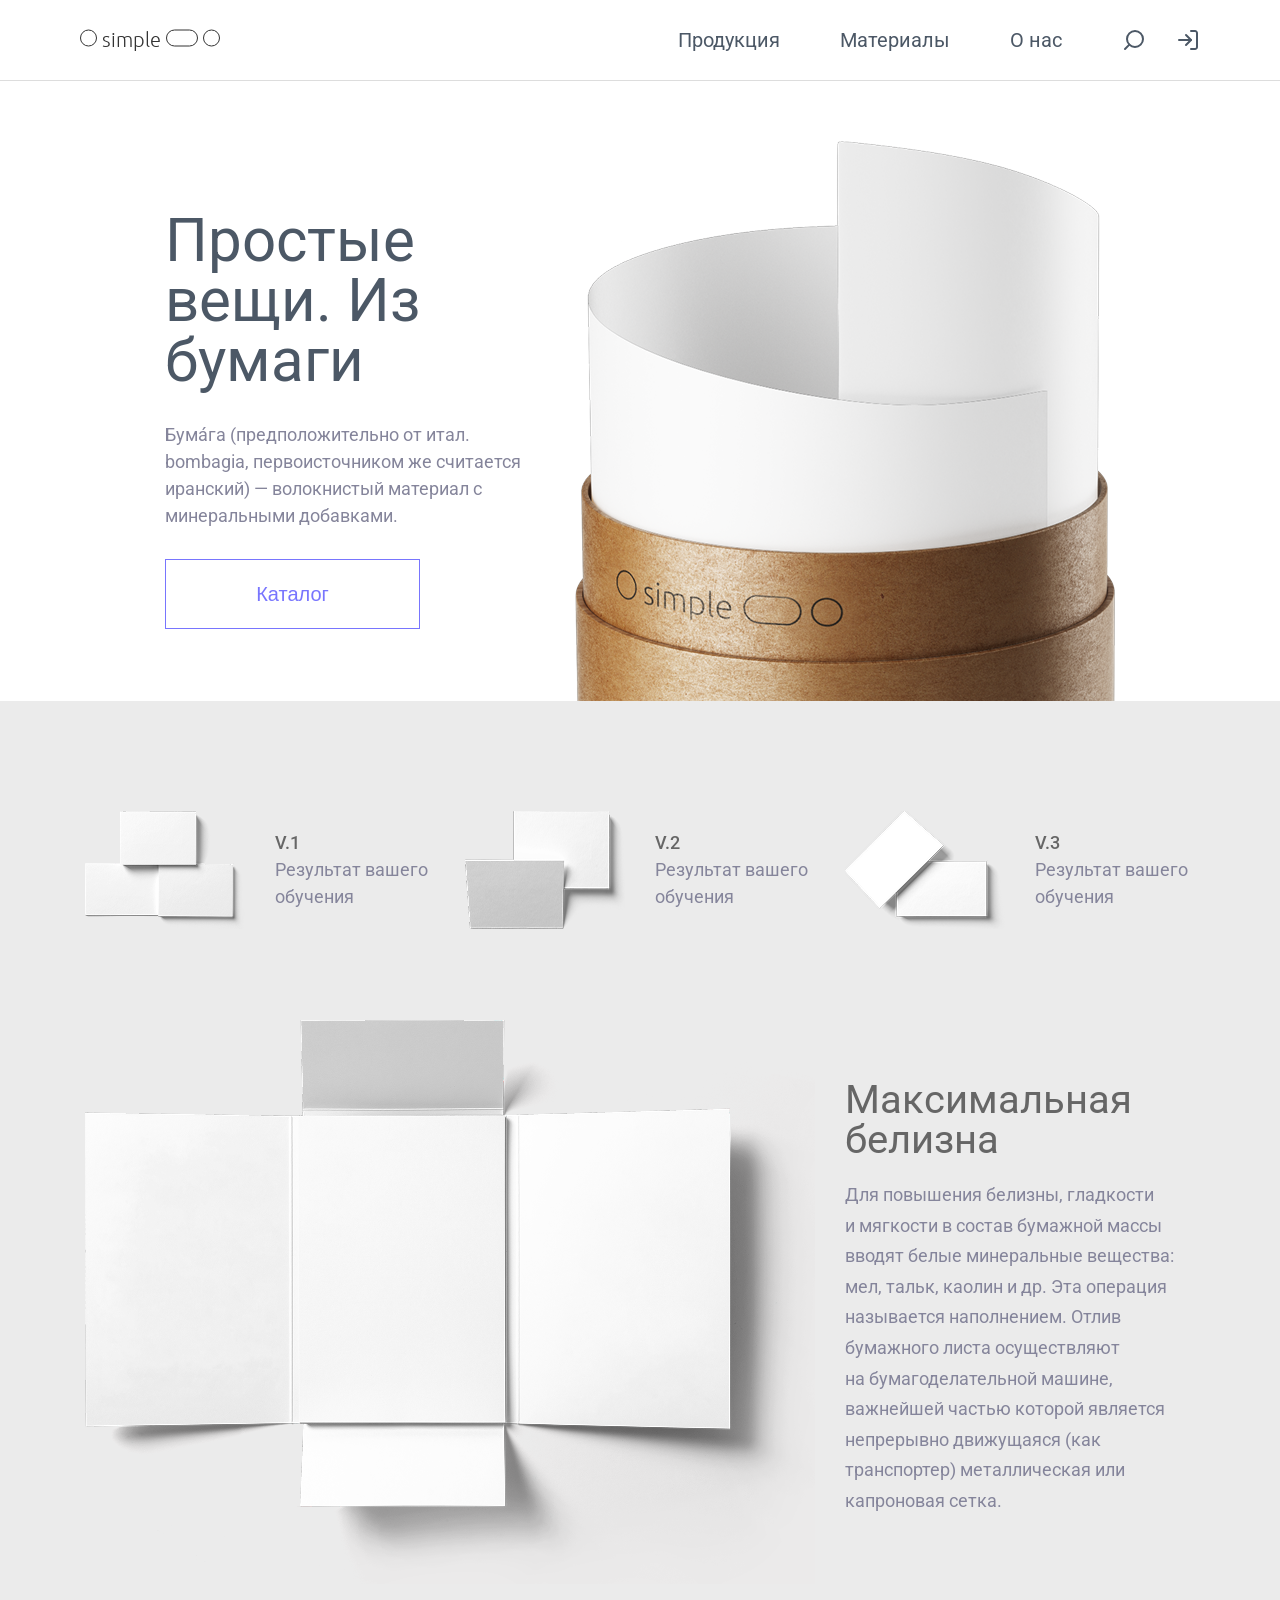
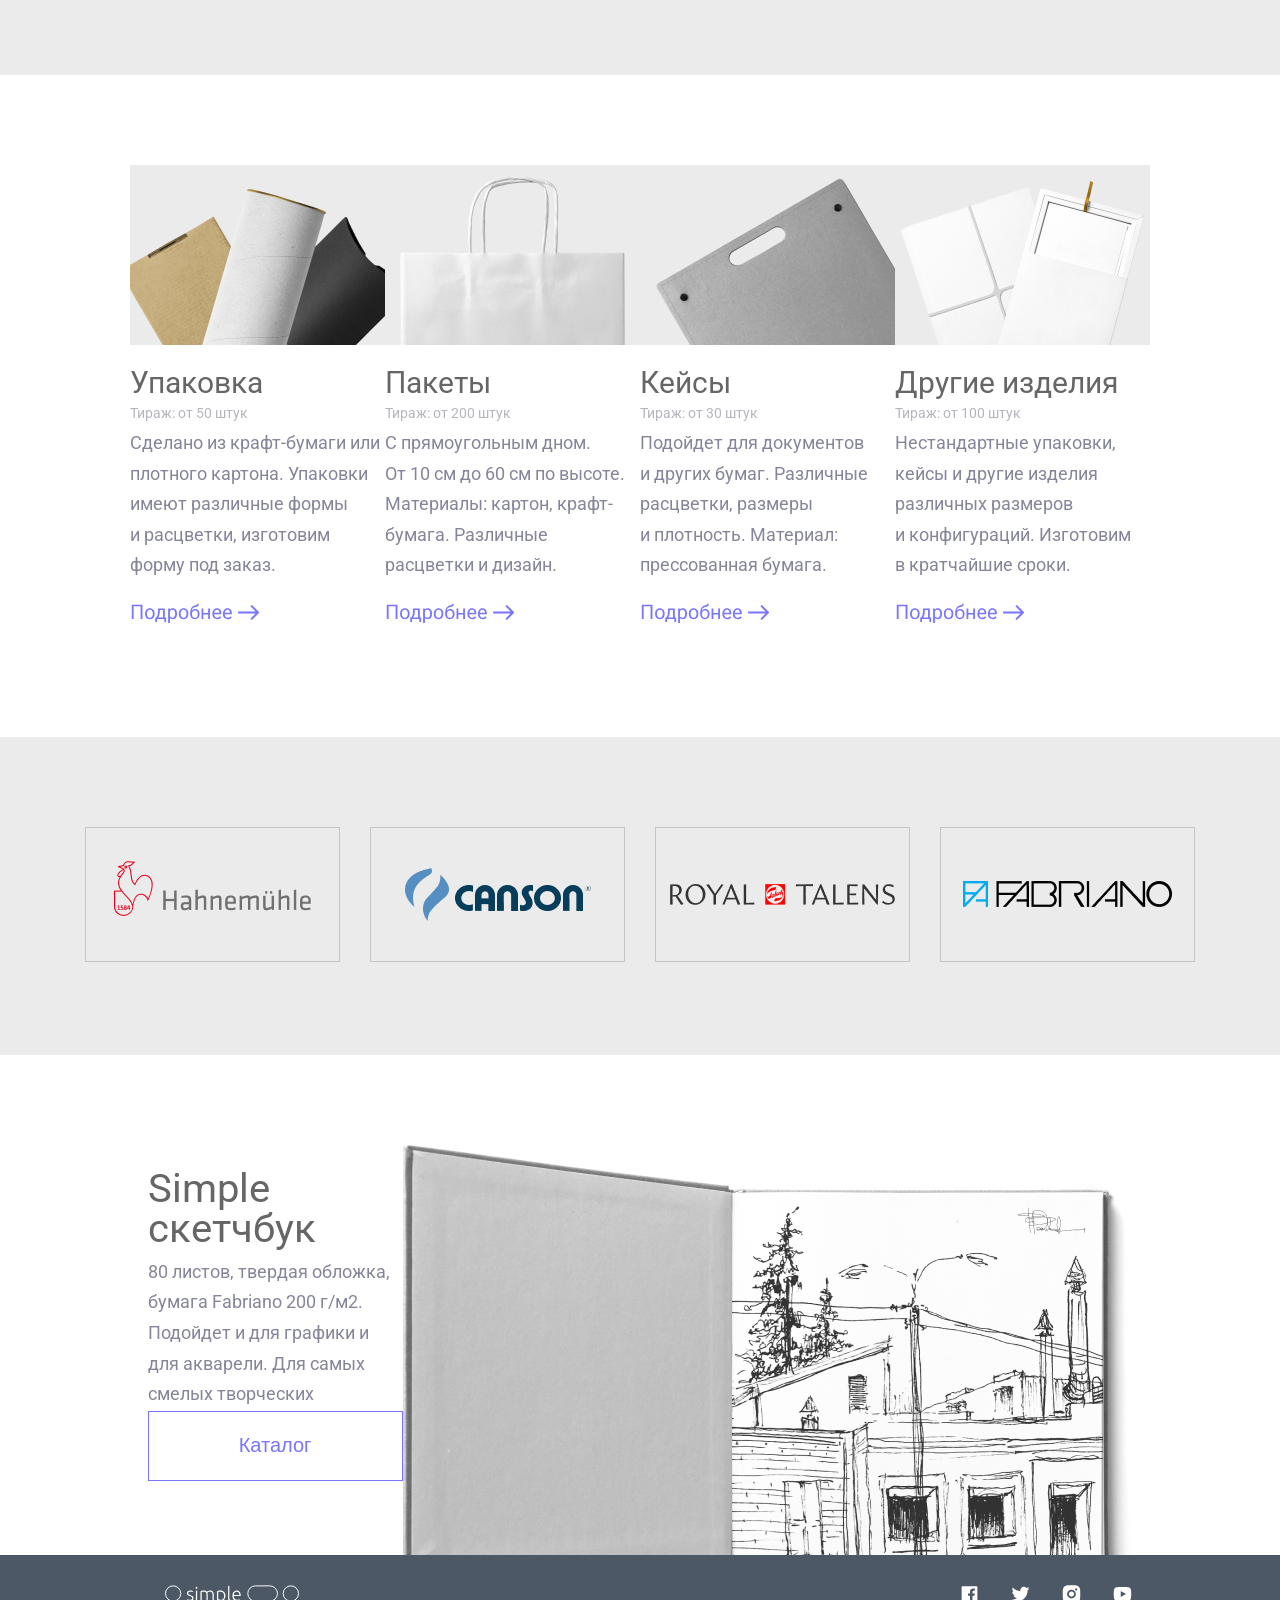
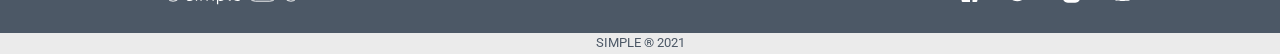
==== commit b51369c5: "переполнение по горизонтали" ====
--- a/index.html
+++ b/index.html
@@ -2,7 +2,7 @@
 <html lang="en">
 <head>
     <meta charset="UTF-8">
-    <meta name="viewport" content="width=device-width, initial-scale=1, maximum-scale=1, user-scalable=no">
+    <meta name="viewport" content="width=device-width, initial-scale=1.0">
     <title>Document</title>
     <link rel="stylesheet" href="src/styles/main.css">
 </head>
@@ -17,20 +17,17 @@
             </a>
             <ul class="header_pages">
                 <li class="header_pages_text"> <a href="#">Продукция</a></li>
-                <li class="header_pages_text"> <a href="#section4">Материалы</a></li>
+                <li class="header_pages_text"> <a href="#">Материалы</a></li>
                 <li class="header_pages_text"> <a href="#">О нас</a></li>
                 
                 <li class="search"> <a href="#"><img src="src/img/Search.svg" alt="" srcset=""></a></li>
+                    <div class="search-box-wrapper">
+                        <form class="search-box" action="#" method="get">
+                        <input type="text" placeholder="Поиск..." name="search">
+                        </form>
+                    </div>
                 <li class="exit"> <a href="#"><img src="src/img/exit.svg" alt="" srcset=""></a></li>
             </ul>
-        </div>
-        <div class="search-container">
-            <div class="search-box-wrapper">
-                <form class="search-box" action="#" method="get">
-                <button type="submit"><img src="src/img/Search.svg" alt="" srcset=""></button>
-                <input type="text" placeholder="Поиск..." name="search">
-                </form>
-            </div>
         </div>
     </header>
     <main>
@@ -130,7 +127,7 @@
                 </div>
             </div>
         </div>
-        <div class="frame_4" id="section4">
+        <div class="frame_4">
             <div class="content_frame_4">
                 <div class="frame_4_1">
                     <img src="src/img/Frame_4_1.png" alt="">
@@ -184,8 +181,7 @@
     const searchTrigger = document.querySelector('.search a');
     const searchWrapper = document.querySelector('.search-box-wrapper');
     const searchInput = document.querySelector('.search-box input');
-    const form = document.querySelector('.search-box');
-  
+
     // Показ/скрытие и автофокус
     searchTrigger.addEventListener('click', function (e) {
       e.preventDefault();
@@ -202,11 +198,5 @@
         searchWrapper.classList.remove('visible');
       }
     });
-
-    // Отмена отправки формы и предотвращение изменения масштаба
-    form.addEventListener('submit', function(e) {
-      e.preventDefault(); // Отменяем стандартное поведение формы
-    });
-    
-</script>
+  </script>
 </html>
--- a/src/styles/main.css
+++ b/src/styles/main.css
@@ -8,11 +8,6 @@
 @import url(frame_5.css);
 @import url(footer.css);
 
-html {
-  transform: scale(1);
-  transform-origin: top left;
-}
-
 body {
     font-family: "Roboto", serif;
     font-weight: 400;
@@ -20,6 +15,13 @@
     background-color: #EBEBEB;
 
 }
+
+html, body {
+    margin: 0;
+    padding: 0;
+    overflow-x: hidden;
+}
+
 a {
     text-decoration: none;
 }
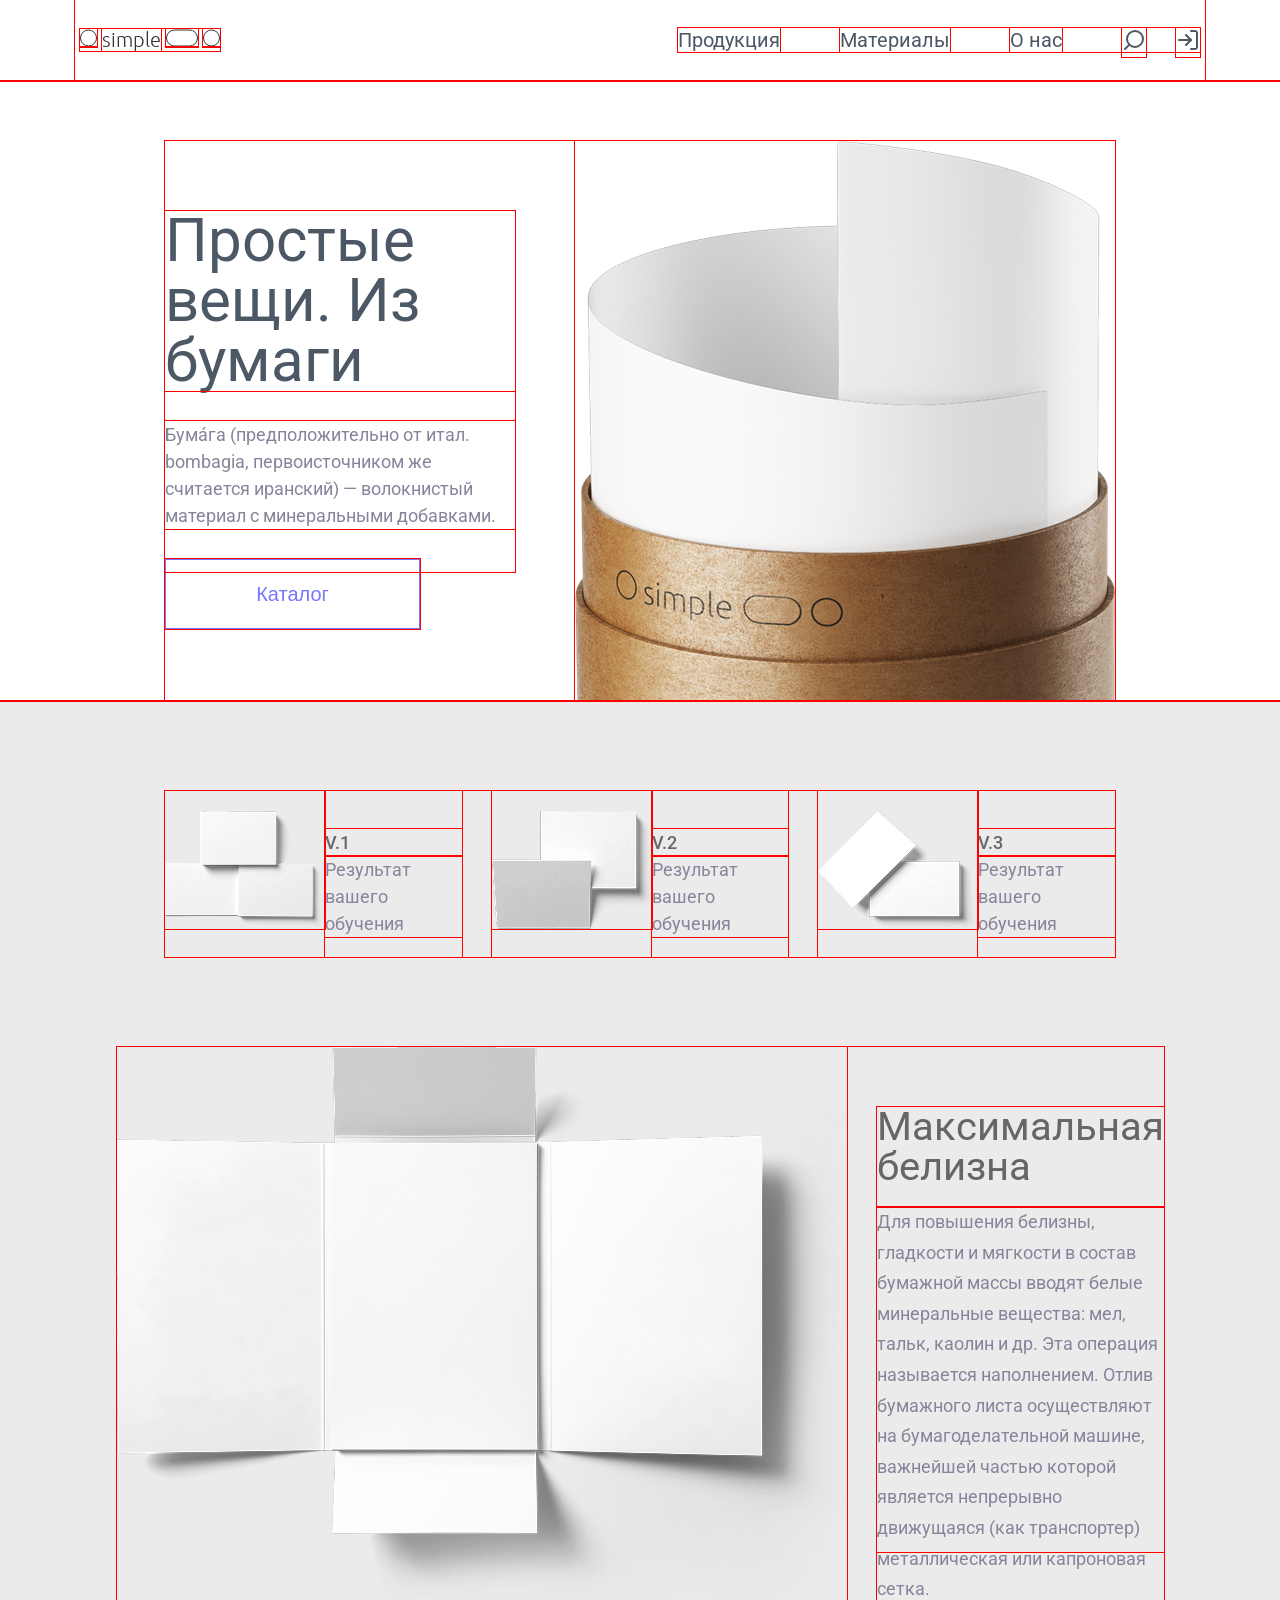
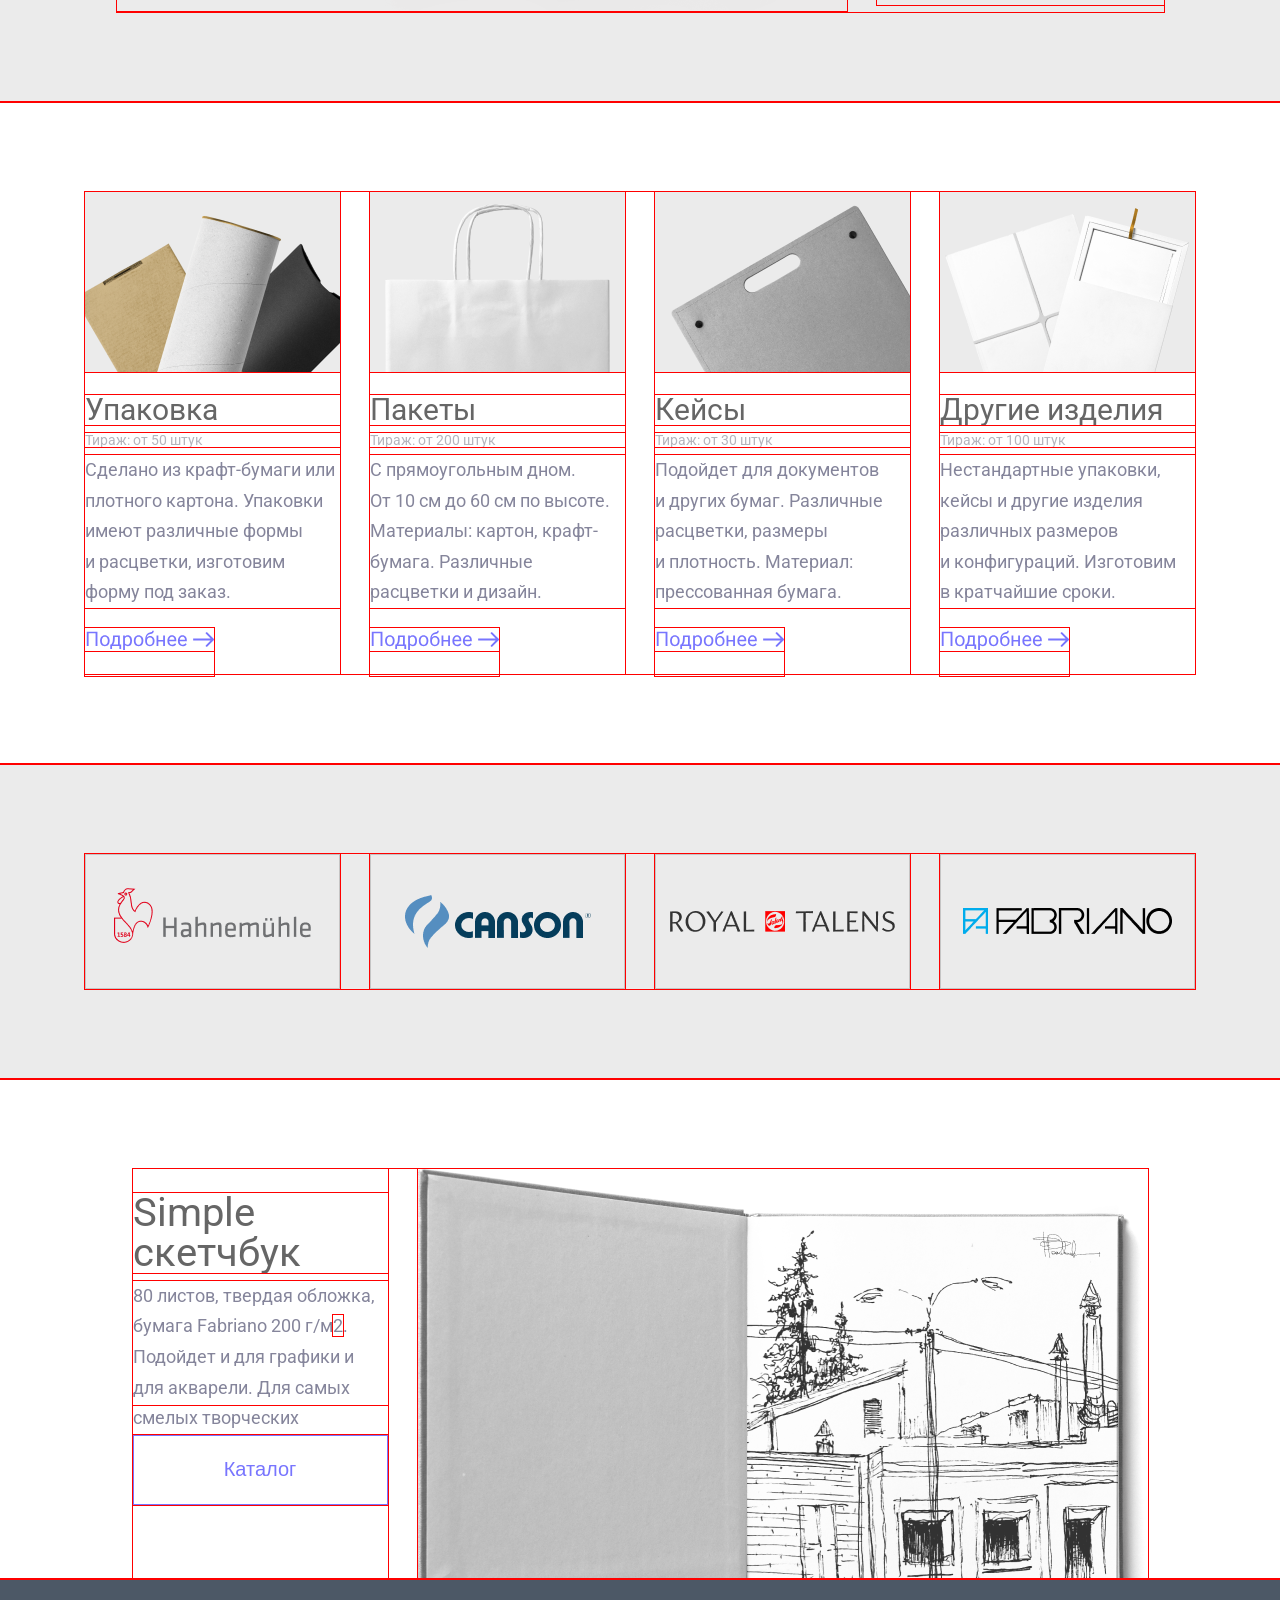
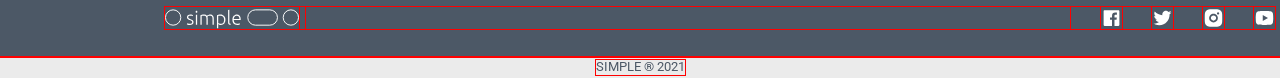
==== commit b701dac8: "add grid" ====
--- a/index.html
+++ b/index.html
@@ -44,7 +44,6 @@
             </div>
         </div>
         <div class="frame_2">
-            <div class="content_frame_2">
                 <div class="frame_2_versions">
                     <div class="frame_2_1">
                         <img src="src/img/Buissnes Cards v2 (85x55).png" alt="">
@@ -77,7 +76,6 @@
                             Отлив бумажного листа осуществляют на бумагоделательной машине, важнейшей частью которой является непрерывно движущаяся (как транспортер) металлическая или капроновая сетка.</p>
                     </div>
                 </div>
-            </div>
         </div>
         <div class="frame_3">
             <div class="content_frame_3">
--- a/src/styles/main.css
+++ b/src/styles/main.css
@@ -14,6 +14,10 @@
     font-size: 20px;
     background-color: #EBEBEB;
 
+}
+
+* {
+  outline: 1px solid red;
 }
 
 html, body {
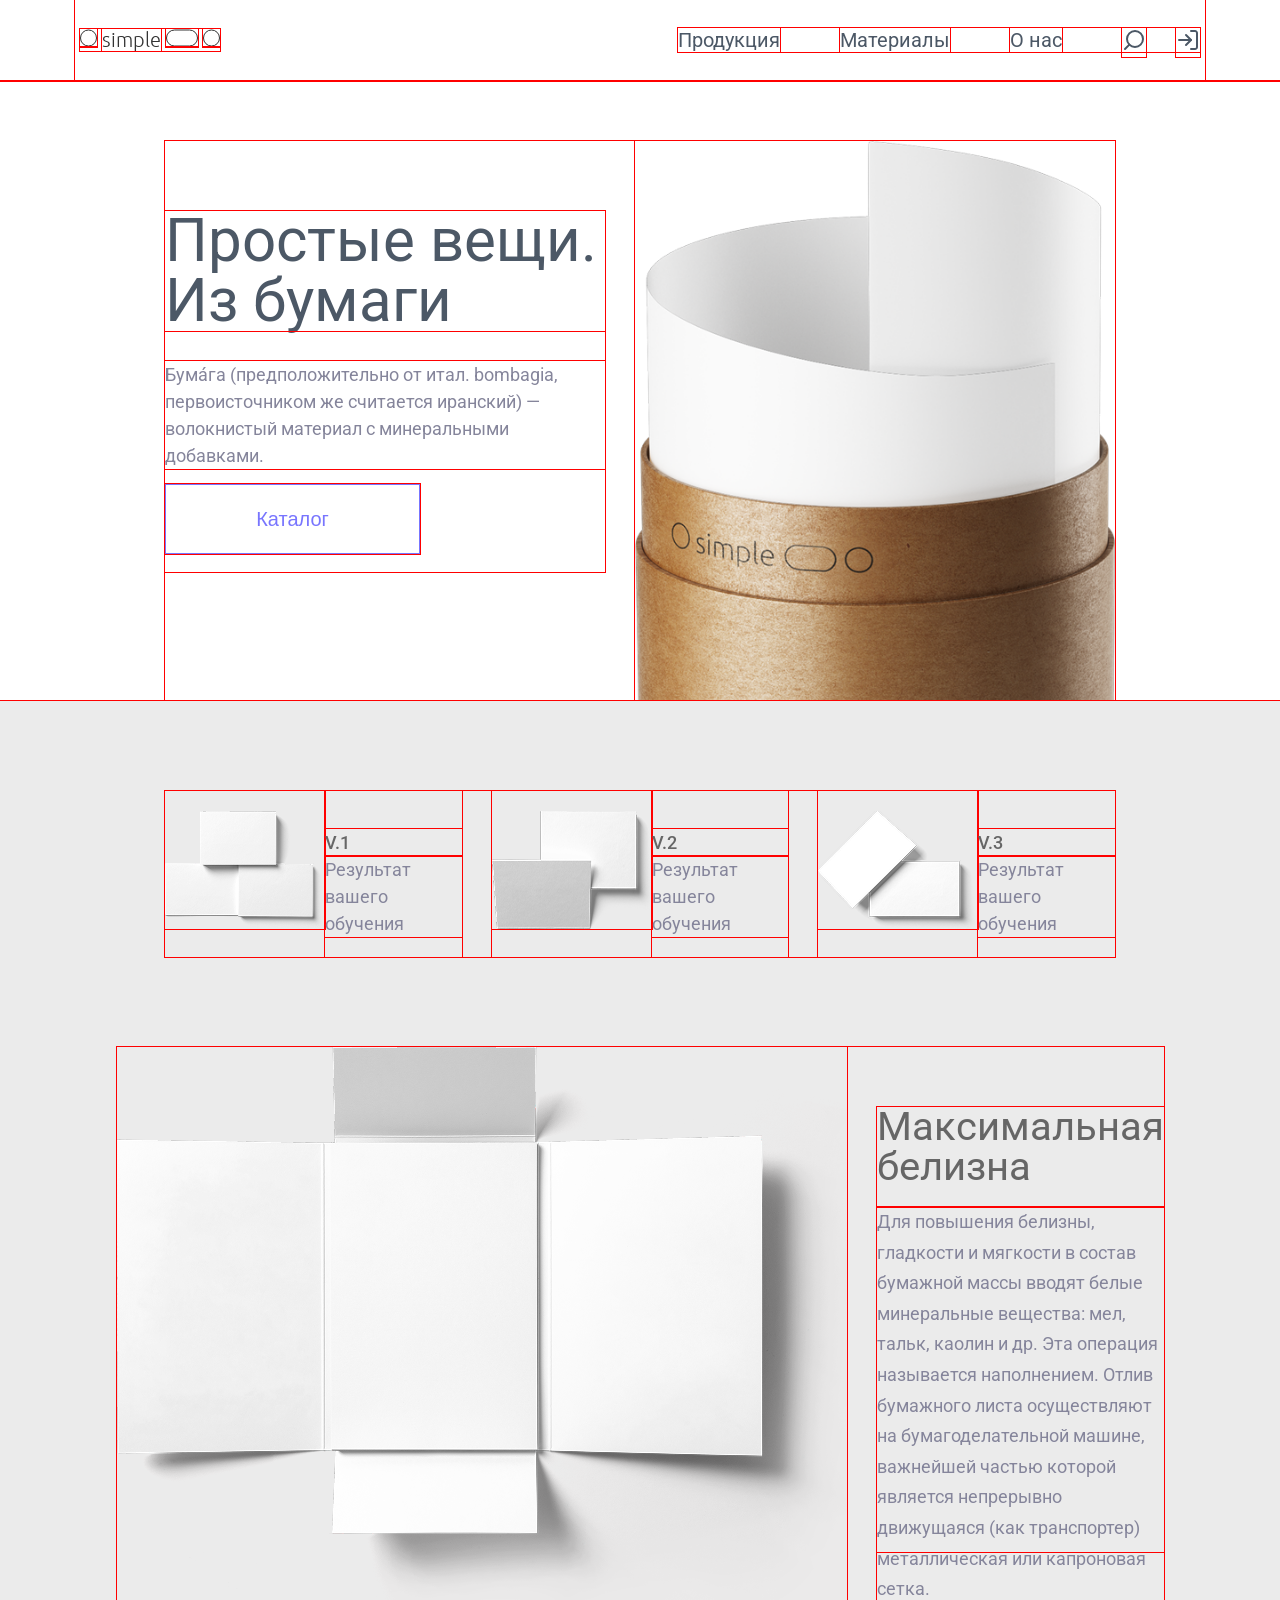
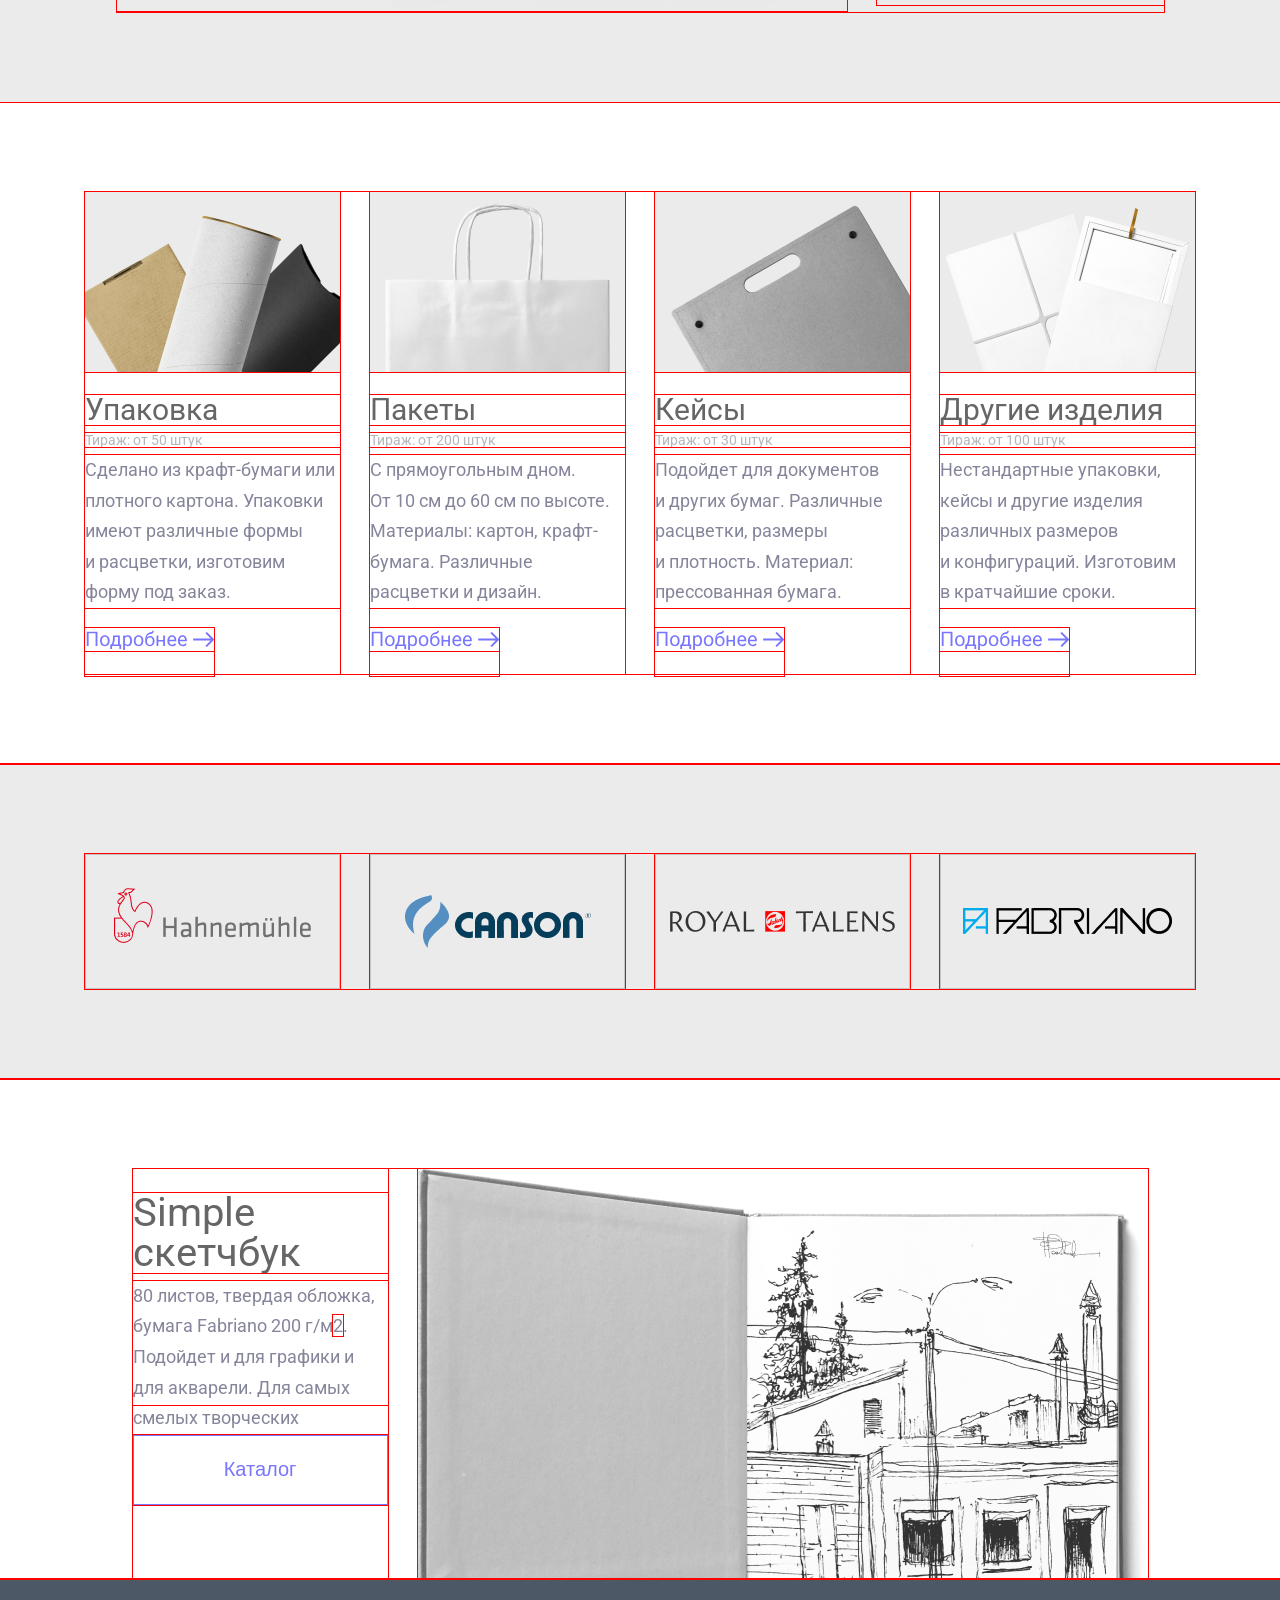
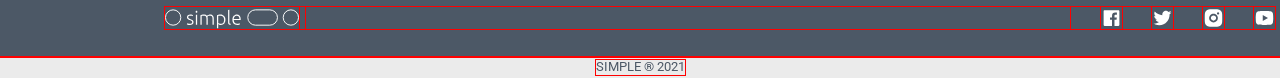
==== commit bf924b6a: "Масштабирование frame_1" ====
--- a/index.html
+++ b/index.html
@@ -26,7 +26,9 @@
                         <input type="text" placeholder="Поиск..." name="search">
                         </form>
                     </div>
-                <li class="exit"> <a href="#"><img src="src/img/exit.svg" alt="" srcset=""></a></li>
+                <li class="exit"> <a href="#">
+                    <img src="src/img/exit.svg">
+                </a></li>
             </ul>
         </div>
     </header>
@@ -39,7 +41,9 @@
                     <button>Каталог</button>
                 </div>
                 <div class="frame_1_img">
-                    <img src="src/img/Layer 2.png" alt="">
+                    <img src=   "src/img/Layer-2.png" 
+                         srcset="src/img/Layer-2.png 1440w" 
+                        alt="">
                 </div>
             </div>
         </div>
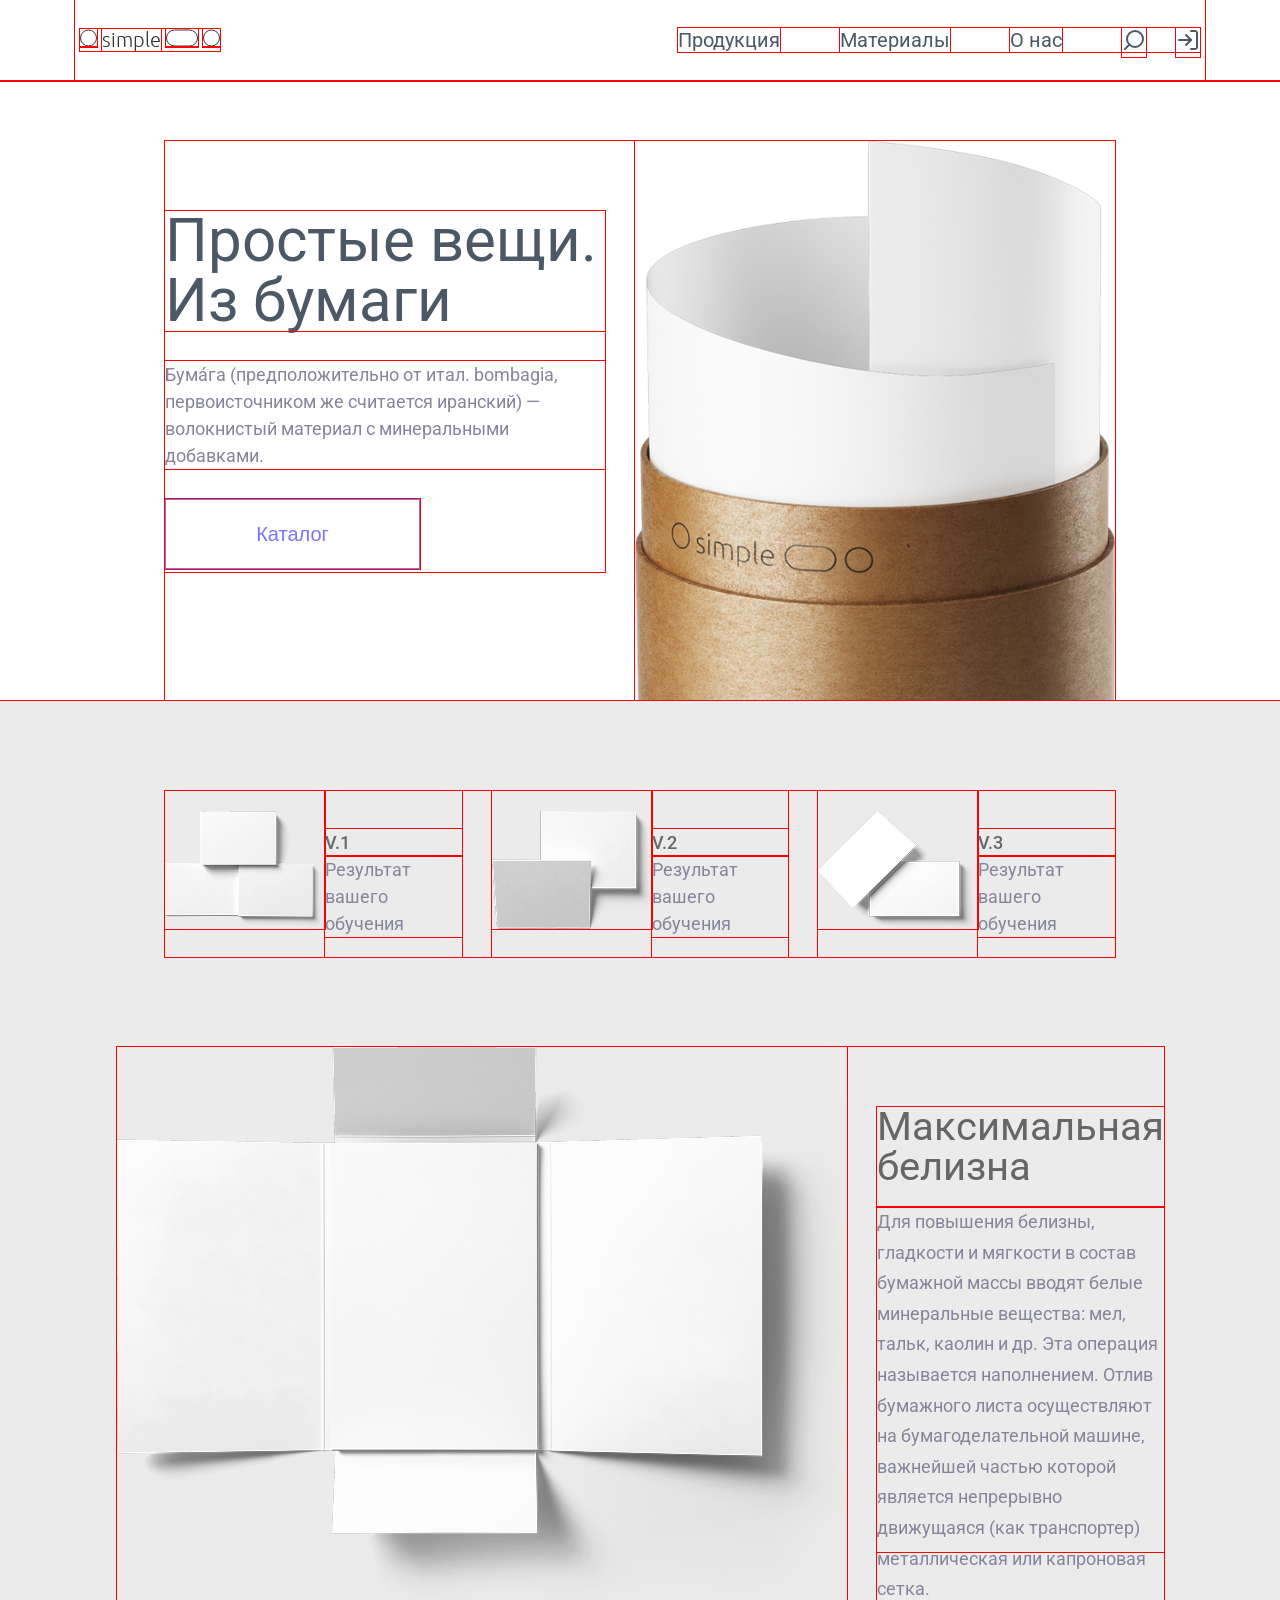
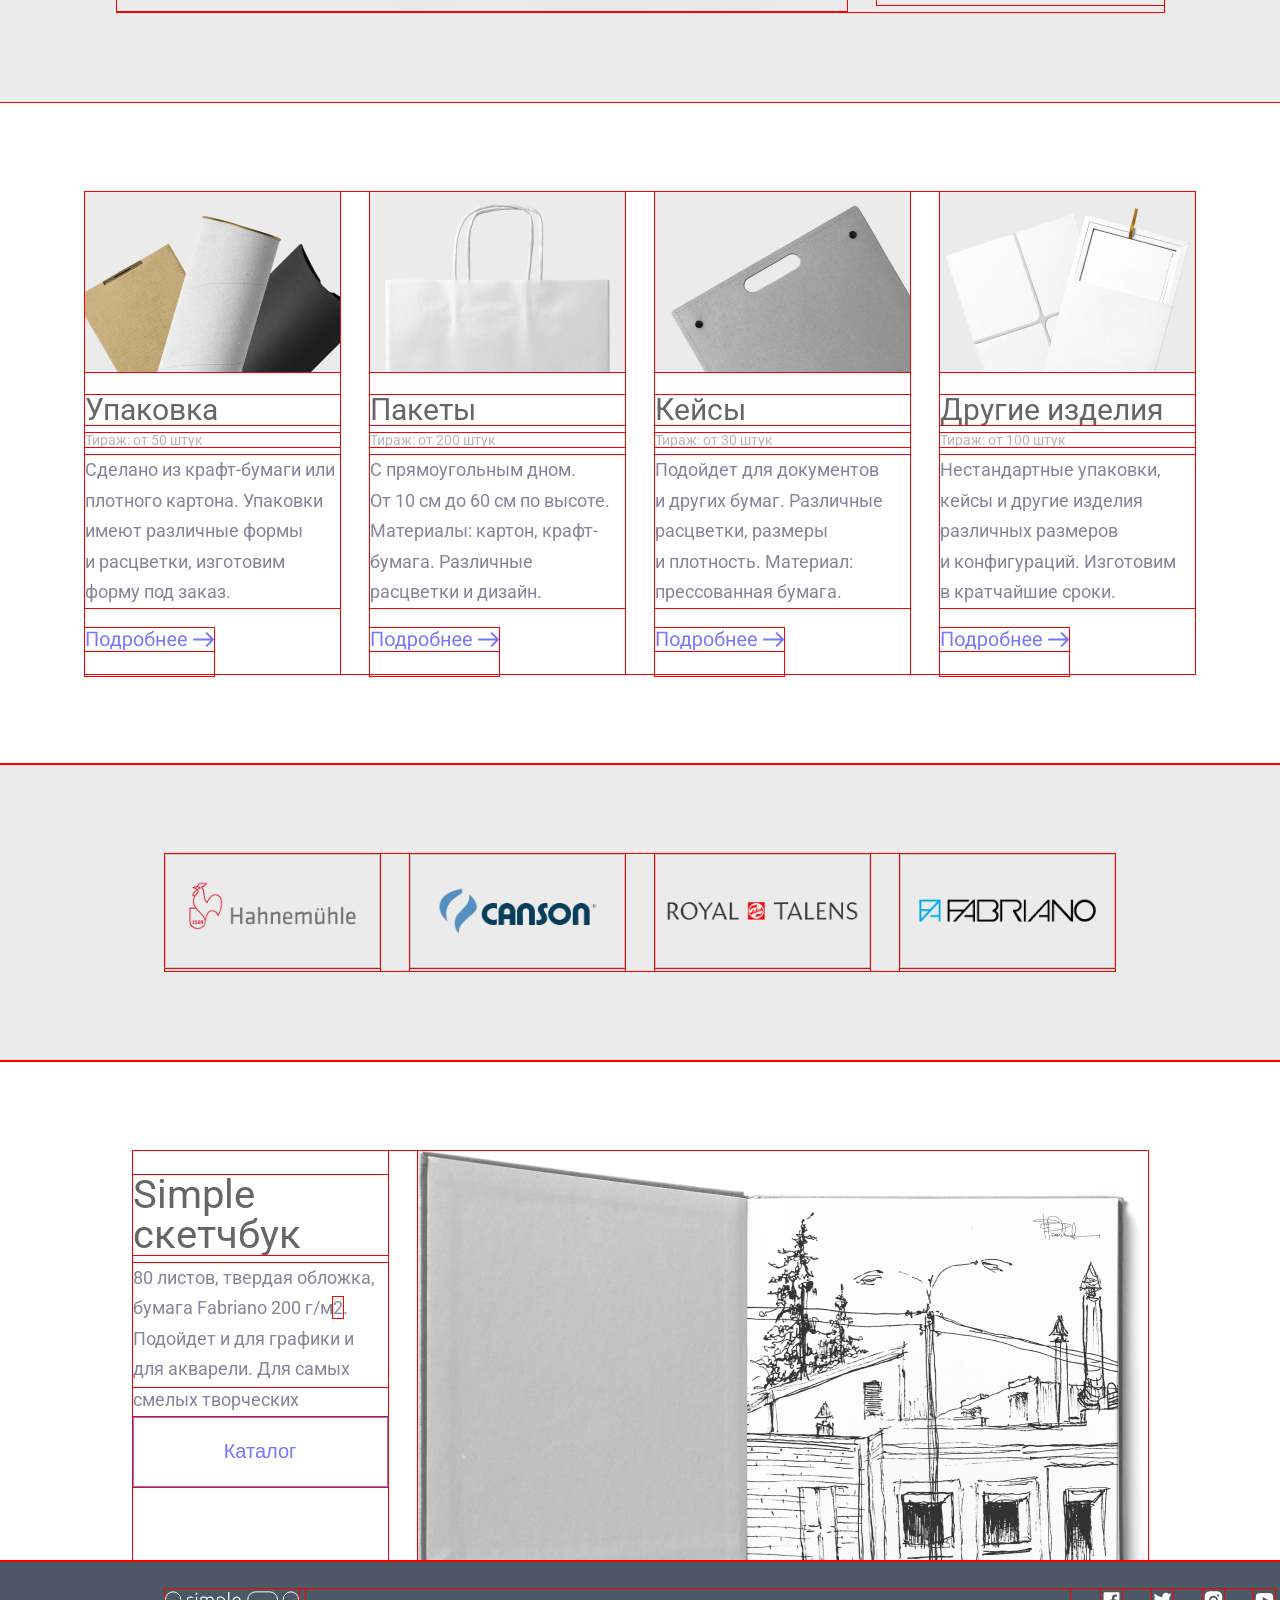
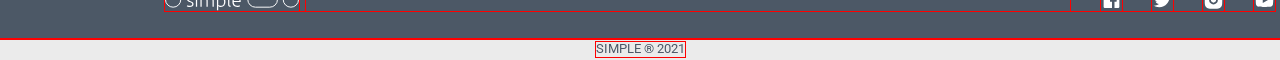
==== commit 6a52f36f: "frame_4 масштабирование" ====
--- a/index.html
+++ b/index.html
@@ -42,7 +42,8 @@
                 </div>
                 <div class="frame_1_img">
                     <img src=   "src/img/Layer-2.png" 
-                         srcset="src/img/Layer-2.png 1440w" 
+                         srcset="src/img/Layer-2.png 1440w
+                         " 
                         alt="">
                 </div>
             </div>
